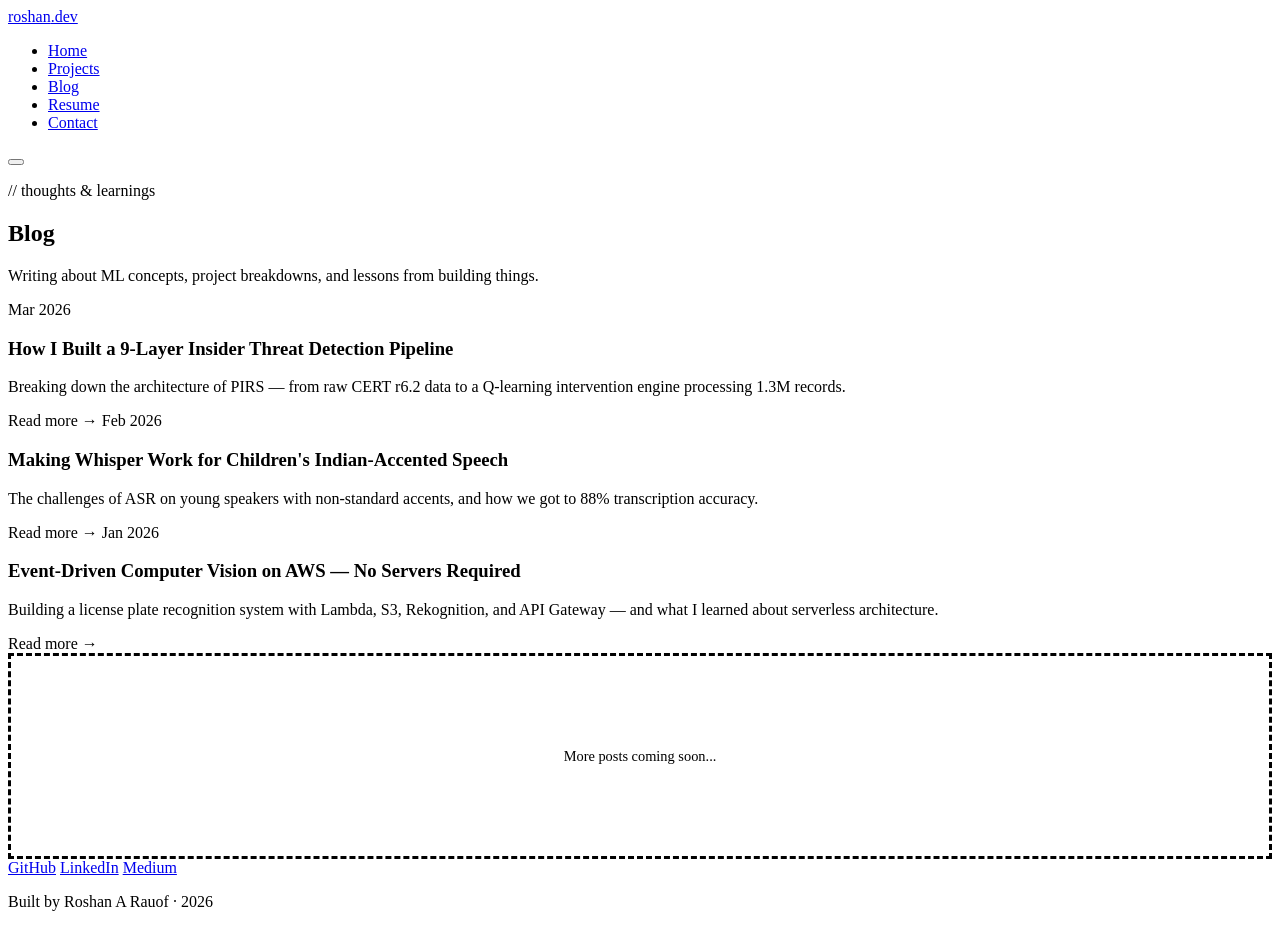
==== blog.html @ c65a020c "Add files via upload" ====
<!DOCTYPE html>
<html lang="en">
<head>
  <meta charset="UTF-8">
  <meta name="viewport" content="width=device-width, initial-scale=1.0">
  <title>Blog — Roshan A Rauof</title>
  <meta name="description" content="Writing about ML, AI engineering, and things I learn along the way.">
  <link rel="stylesheet" href="assets/css/style.css">
</head>
<body>

  <!-- Navigation -->
  <nav class="nav">
    <div class="nav-inner">
      <a href="index.html" class="nav-logo">roshan<span>.dev</span></a>
      <ul class="nav-links">
        <li><a href="index.html">Home</a></li>
        <li><a href="projects.html">Projects</a></li>
        <li><a href="blog.html">Blog</a></li>
        <li><a href="assets/Roshan_A_Rauof_Resume.pdf" target="_blank">Resume</a></li>
        <li><a href="index.html#contact">Contact</a></li>
      </ul>
      <button class="nav-toggle" aria-label="Toggle menu">
        <span></span><span></span><span></span>
      </button>
    </div>
  </nav>

  <!-- Page Header -->
  <div class="page-header">
    <div class="container">
      <div class="section-header">
        <p class="section-label">// thoughts & learnings</p>
        <h2 class="section-title">Blog</h2>
        <p class="section-subtitle">Writing about ML concepts, project breakdowns, and lessons from building things.</p>
      </div>
    </div>
  </div>

  <!-- Blog Grid -->
  <section style="padding-top: 0;">
    <div class="container">
      <div class="blog-grid">

        <!-- Sample Post 1 -->
        <a href="blog/insider-threat-detection.html" class="blog-card fade-in" style="text-decoration: none; color: inherit;">
          <span class="blog-date">Mar 2026</span>
          <h3 class="blog-title">How I Built a 9-Layer Insider Threat Detection Pipeline</h3>
          <p class="blog-excerpt">Breaking down the architecture of PIRS — from raw CERT r6.2 data to a Q-learning intervention engine processing 1.3M records.</p>
          <span class="blog-read-more">Read more →</span>
        </a>

        <!-- Sample Post 2 -->
        <a href="blog/whisper-kids-speech.html" class="blog-card fade-in" style="text-decoration: none; color: inherit;">
          <span class="blog-date">Feb 2026</span>
          <h3 class="blog-title">Making Whisper Work for Children's Indian-Accented Speech</h3>
          <p class="blog-excerpt">The challenges of ASR on young speakers with non-standard accents, and how we got to 88% transcription accuracy.</p>
          <span class="blog-read-more">Read more →</span>
        </a>

        <!-- Sample Post 3 -->
        <a href="blog/serverless-cv-aws.html" class="blog-card fade-in" style="text-decoration: none; color: inherit;">
          <span class="blog-date">Jan 2026</span>
          <h3 class="blog-title">Event-Driven Computer Vision on AWS — No Servers Required</h3>
          <p class="blog-excerpt">Building a license plate recognition system with Lambda, S3, Rekognition, and API Gateway — and what I learned about serverless architecture.</p>
          <span class="blog-read-more">Read more →</span>
        </a>

        <!-- Placeholder -->
        <div class="blog-card fade-in" style="display: flex; align-items: center; justify-content: center; min-height: 200px; border-style: dashed;">
          <p style="color: var(--text-muted); font-size: 0.9rem;">More posts coming soon...</p>
        </div>

      </div>
    </div>
  </section>

  <!-- Footer -->
  <footer class="footer">
    <div class="container">
      <div class="footer-links">
        <a href="https://github.com/roshnrf" target="_blank">GitHub</a>
        <a href="https://linkedin.com/in/rosh003" target="_blank">LinkedIn</a>
        <a href="https://medium.com/@rosh003" target="_blank">Medium</a>
      </div>
      <p>Built by Roshan A Rauof · 2026</p>
    </div>
  </footer>

  <script src="assets/js/main.js"></script>
</body>
</html>
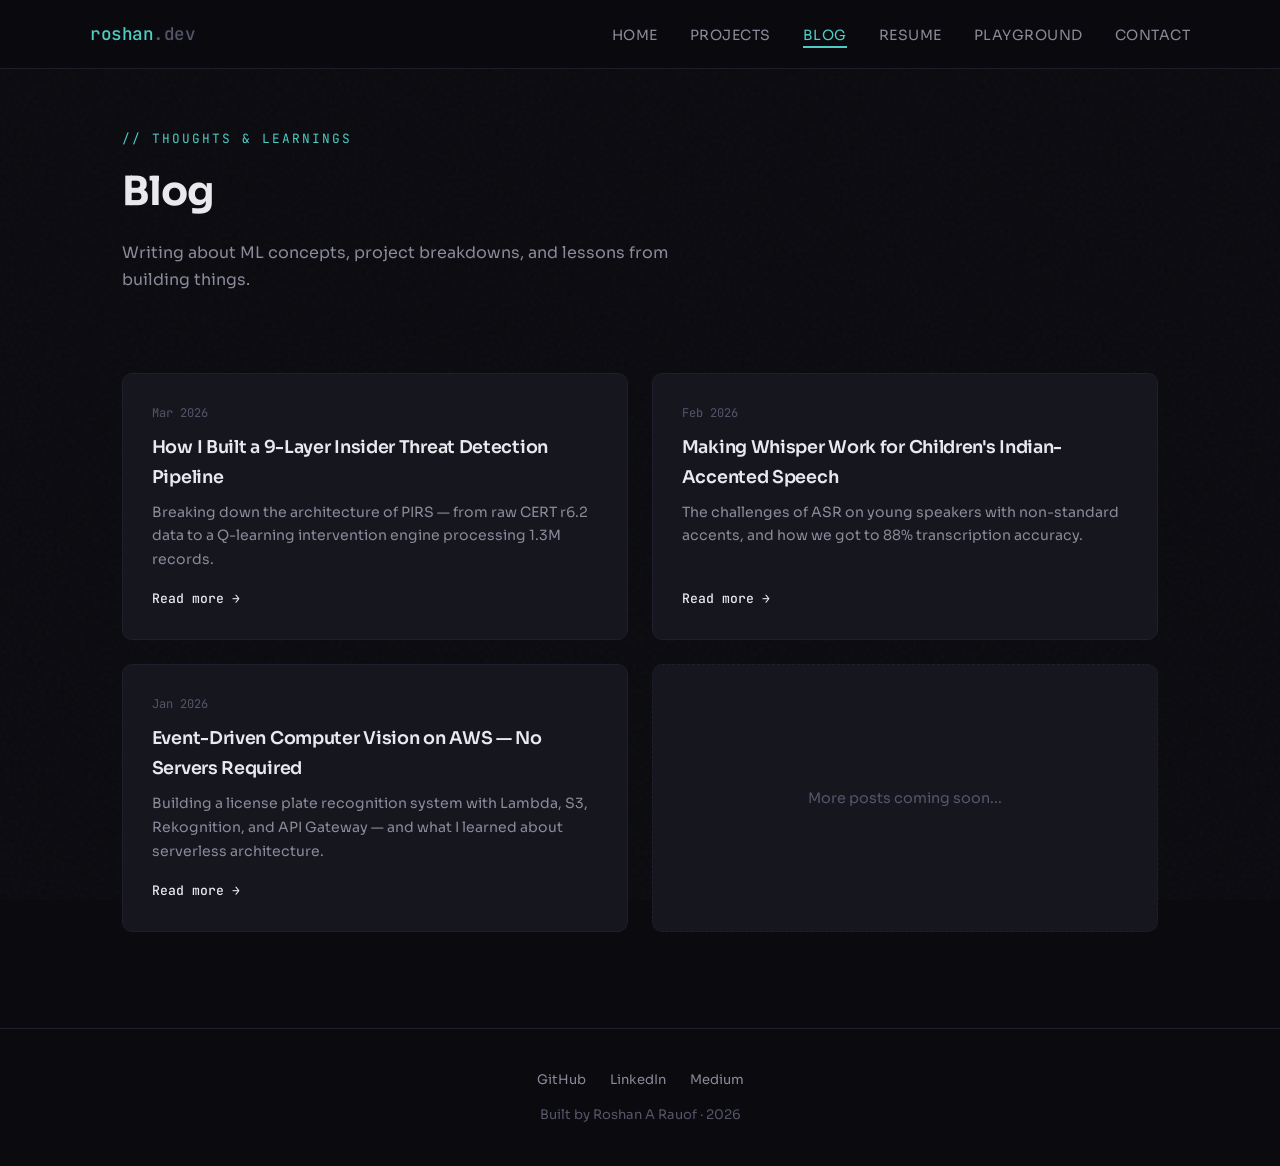
==== commit 687a8af8: "Add 'Playground' link to navigation menu" ====
--- a/blog.html
+++ b/blog.html
@@ -18,6 +18,7 @@
         <li><a href="projects.html">Projects</a></li>
         <li><a href="blog.html">Blog</a></li>
         <li><a href="assets/Roshan_A_Rauof_Resume.pdf" target="_blank">Resume</a></li>
+        <li><a href="playground.html">Playground</a></li>
         <li><a href="index.html#contact">Contact</a></li>
       </ul>
       <button class="nav-toggle" aria-label="Toggle menu">
--- a/assets/css/style.css
+++ b/assets/css/style.css
@@ -0,0 +1,864 @@
+/* ========================================
+   Roshan A Rauof — Portfolio
+   Dark theme, multi-page
+   ======================================== */
+
+/* --- Google Fonts --- */
+@import url('https://fonts.googleapis.com/css2?family=Sora:wght@300;400;600;700&family=JetBrains+Mono:wght@400;500&display=swap');
+
+/* --- CSS Variables --- */
+:root {
+  --bg-primary: #0a0a0f;
+  --bg-secondary: #12121a;
+  --bg-card: #16161f;
+  --bg-card-hover: #1c1c28;
+  --text-primary: #e8e8ed;
+  --text-secondary: #8a8a9a;
+  --text-muted: #55556a;
+  --accent: #4ecdc4;
+  --accent-dim: rgba(78, 205, 196, 0.12);
+  --accent-glow: rgba(78, 205, 196, 0.25);
+  --border: #1e1e2e;
+  --font-heading: 'Sora', sans-serif;
+  --font-body: 'Sora', sans-serif;
+  --font-mono: 'JetBrains Mono', monospace;
+  --max-width: 1100px;
+  --transition: 0.3s cubic-bezier(0.4, 0, 0.2, 1);
+}
+
+/* --- Reset --- */
+*, *::before, *::after {
+  margin: 0;
+  padding: 0;
+  box-sizing: border-box;
+}
+
+html {
+  scroll-behavior: smooth;
+  font-size: 16px;
+}
+
+body {
+  font-family: var(--font-body);
+  background: var(--bg-primary);
+  color: var(--text-primary);
+  line-height: 1.7;
+  -webkit-font-smoothing: antialiased;
+}
+
+a {
+  color: var(--accent);
+  text-decoration: none;
+  transition: color var(--transition);
+}
+
+a:hover {
+  color: #7eddd6;
+}
+
+img {
+  max-width: 100%;
+  display: block;
+}
+
+/* --- Background grain texture --- */
+body::before {
+  content: '';
+  position: fixed;
+  top: 0; left: 0;
+  width: 100%; height: 100%;
+  background-image: url("data:image/svg+xml,%3Csvg viewBox='0 0 256 256' xmlns='http://www.w3.org/2000/svg'%3E%3Cfilter id='noise'%3E%3CfeTurbulence type='fractalNoise' baseFrequency='0.9' numOctaves='4' stitchTiles='stitch'/%3E%3C/filter%3E%3Crect width='100%25' height='100%25' filter='url(%23noise)' opacity='0.03'/%3E%3C/svg%3E");
+  pointer-events: none;
+  z-index: 0;
+}
+
+/* --- Navigation --- */
+.nav {
+  position: fixed;
+  top: 0;
+  width: 100%;
+  z-index: 100;
+  padding: 1.2rem 2rem;
+  background: rgba(10, 10, 15, 0.85);
+  backdrop-filter: blur(12px);
+  border-bottom: 1px solid var(--border);
+  transition: all var(--transition);
+}
+
+.nav-inner {
+  max-width: var(--max-width);
+  margin: 0 auto;
+  display: flex;
+  justify-content: space-between;
+  align-items: center;
+}
+
+.nav-logo {
+  font-family: var(--font-mono);
+  font-size: 1.1rem;
+  font-weight: 500;
+  color: var(--accent);
+  letter-spacing: -0.5px;
+}
+
+.nav-logo span {
+  color: var(--text-muted);
+}
+
+.nav-links {
+  display: flex;
+  gap: 2rem;
+  list-style: none;
+}
+
+.nav-links a {
+  color: var(--text-secondary);
+  font-size: 0.88rem;
+  font-weight: 400;
+  letter-spacing: 0.5px;
+  text-transform: uppercase;
+  transition: color var(--transition);
+  position: relative;
+}
+
+.nav-links a::after {
+  content: '';
+  position: absolute;
+  bottom: -4px;
+  left: 0;
+  width: 0;
+  height: 1.5px;
+  background: var(--accent);
+  transition: width var(--transition);
+}
+
+.nav-links a:hover,
+.nav-links a.active {
+  color: var(--accent);
+}
+
+.nav-links a:hover::after,
+.nav-links a.active::after {
+  width: 100%;
+}
+
+/* Mobile nav toggle */
+.nav-toggle {
+  display: none;
+  background: none;
+  border: none;
+  cursor: pointer;
+  padding: 4px;
+}
+
+.nav-toggle span {
+  display: block;
+  width: 22px;
+  height: 2px;
+  background: var(--text-secondary);
+  margin: 5px 0;
+  transition: var(--transition);
+}
+
+/* --- Layout --- */
+.container {
+  max-width: var(--max-width);
+  margin: 0 auto;
+  padding: 0 2rem;
+  position: relative;
+  z-index: 1;
+}
+
+section {
+  padding: 6rem 0;
+}
+
+/* --- Hero --- */
+.hero {
+  min-height: 100vh;
+  display: flex;
+  align-items: center;
+  padding-top: 5rem;
+}
+
+.hero-content {
+  max-width: 720px;
+}
+
+.hero-tag {
+  font-family: var(--font-mono);
+  font-size: 0.85rem;
+  color: var(--accent);
+  margin-bottom: 1.2rem;
+  opacity: 0;
+  animation: fadeUp 0.6s ease forwards;
+  animation-delay: 0.2s;
+}
+
+.hero-name {
+  font-size: clamp(2.5rem, 6vw, 4rem);
+  font-weight: 700;
+  line-height: 1.1;
+  letter-spacing: -2px;
+  margin-bottom: 0.6rem;
+  opacity: 0;
+  animation: fadeUp 0.6s ease forwards;
+  animation-delay: 0.4s;
+}
+
+.hero-title {
+  font-size: clamp(1.1rem, 2.5vw, 1.4rem);
+  font-weight: 300;
+  color: var(--text-secondary);
+  margin-bottom: 1.8rem;
+  opacity: 0;
+  animation: fadeUp 0.6s ease forwards;
+  animation-delay: 0.6s;
+}
+
+.hero-summary {
+  font-size: 1rem;
+  color: var(--text-secondary);
+  line-height: 1.8;
+  max-width: 580px;
+  margin-bottom: 2.5rem;
+  opacity: 0;
+  animation: fadeUp 0.6s ease forwards;
+  animation-delay: 0.8s;
+}
+
+.hero-actions {
+  display: flex;
+  gap: 1rem;
+  flex-wrap: wrap;
+  opacity: 0;
+  animation: fadeUp 0.6s ease forwards;
+  animation-delay: 1s;
+}
+
+.btn {
+  display: inline-flex;
+  align-items: center;
+  gap: 0.5rem;
+  padding: 0.75rem 1.6rem;
+  border-radius: 6px;
+  font-family: var(--font-body);
+  font-size: 0.9rem;
+  font-weight: 500;
+  cursor: pointer;
+  transition: all var(--transition);
+  border: none;
+}
+
+.btn-primary {
+  background: var(--accent);
+  color: var(--bg-primary);
+}
+
+.btn-primary:hover {
+  background: #7eddd6;
+  color: var(--bg-primary);
+  transform: translateY(-2px);
+  box-shadow: 0 8px 24px var(--accent-glow);
+}
+
+.btn-outline {
+  background: transparent;
+  color: var(--accent);
+  border: 1px solid var(--accent);
+}
+
+.btn-outline:hover {
+  background: var(--accent-dim);
+  transform: translateY(-2px);
+}
+
+.hero-social {
+  display: flex;
+  gap: 1.2rem;
+  margin-top: 2rem;
+  opacity: 0;
+  animation: fadeUp 0.6s ease forwards;
+  animation-delay: 1.2s;
+}
+
+.hero-social a {
+  color: var(--text-muted);
+  font-size: 0.85rem;
+  font-family: var(--font-mono);
+  transition: color var(--transition);
+}
+
+.hero-social a:hover {
+  color: var(--accent);
+}
+
+/* --- Section Headers --- */
+.section-header {
+  margin-bottom: 3rem;
+}
+
+.section-label {
+  font-family: var(--font-mono);
+  font-size: 0.8rem;
+  color: var(--accent);
+  text-transform: uppercase;
+  letter-spacing: 2px;
+  margin-bottom: 0.5rem;
+}
+
+.section-title {
+  font-size: clamp(1.8rem, 4vw, 2.5rem);
+  font-weight: 700;
+  letter-spacing: -1px;
+}
+
+.section-subtitle {
+  color: var(--text-secondary);
+  margin-top: 0.8rem;
+  max-width: 550px;
+  font-size: 1rem;
+}
+
+/* --- About --- */
+.about-grid {
+  display: grid;
+  grid-template-columns: 1fr 1fr;
+  gap: 4rem;
+  align-items: start;
+}
+
+.about-text p {
+  color: var(--text-secondary);
+  margin-bottom: 1.2rem;
+  font-size: 0.95rem;
+}
+
+.tech-stack {
+  margin-top: 2rem;
+}
+
+.tech-stack h3 {
+  font-size: 0.85rem;
+  text-transform: uppercase;
+  letter-spacing: 1.5px;
+  color: var(--text-muted);
+  margin-bottom: 1rem;
+}
+
+.tech-tags {
+  display: flex;
+  flex-wrap: wrap;
+  gap: 0.5rem;
+}
+
+.tech-tag {
+  font-family: var(--font-mono);
+  font-size: 0.78rem;
+  padding: 0.35rem 0.75rem;
+  background: var(--accent-dim);
+  color: var(--accent);
+  border-radius: 4px;
+  border: 1px solid rgba(78, 205, 196, 0.15);
+}
+
+.about-stats {
+  display: grid;
+  grid-template-columns: 1fr 1fr;
+  gap: 1.5rem;
+}
+
+.stat-card {
+  background: var(--bg-card);
+  border: 1px solid var(--border);
+  border-radius: 8px;
+  padding: 1.5rem;
+  transition: all var(--transition);
+}
+
+.stat-card:hover {
+  border-color: rgba(78, 205, 196, 0.3);
+  transform: translateY(-2px);
+}
+
+.stat-number {
+  font-size: 1.8rem;
+  font-weight: 700;
+  color: var(--accent);
+  font-family: var(--font-mono);
+}
+
+.stat-label {
+  font-size: 0.82rem;
+  color: var(--text-muted);
+  margin-top: 0.3rem;
+}
+
+/* --- Project Cards --- */
+.projects-grid {
+  display: grid;
+  grid-template-columns: 1fr;
+  gap: 2rem;
+}
+
+.project-card {
+  background: var(--bg-card);
+  border: 1px solid var(--border);
+  border-radius: 10px;
+  padding: 2rem;
+  transition: all var(--transition);
+  position: relative;
+  overflow: hidden;
+}
+
+.project-card::before {
+  content: '';
+  position: absolute;
+  top: 0; left: 0;
+  width: 100%;
+  height: 2px;
+  background: linear-gradient(90deg, var(--accent), transparent);
+  opacity: 0;
+  transition: opacity var(--transition);
+}
+
+.project-card:hover {
+  border-color: rgba(78, 205, 196, 0.25);
+  background: var(--bg-card-hover);
+  transform: translateY(-3px);
+}
+
+.project-card:hover::before {
+  opacity: 1;
+}
+
+.project-header {
+  display: flex;
+  justify-content: space-between;
+  align-items: flex-start;
+  margin-bottom: 0.8rem;
+}
+
+.project-name {
+  font-size: 1.25rem;
+  font-weight: 600;
+  letter-spacing: -0.5px;
+}
+
+.project-year {
+  font-family: var(--font-mono);
+  font-size: 0.78rem;
+  color: var(--text-muted);
+}
+
+.project-desc {
+  color: var(--text-secondary);
+  font-size: 0.92rem;
+  margin-bottom: 1.2rem;
+  line-height: 1.7;
+}
+
+.project-metrics {
+  display: flex;
+  flex-wrap: wrap;
+  gap: 1rem;
+  margin-bottom: 1.2rem;
+}
+
+.metric {
+  font-family: var(--font-mono);
+  font-size: 0.8rem;
+  padding: 0.3rem 0.7rem;
+  background: var(--bg-primary);
+  border-radius: 4px;
+  border: 1px solid var(--border);
+}
+
+.metric-value {
+  color: var(--accent);
+  font-weight: 500;
+}
+
+.project-tech {
+  display: flex;
+  flex-wrap: wrap;
+  gap: 0.4rem;
+  margin-bottom: 1.2rem;
+}
+
+.project-tech span {
+  font-size: 0.75rem;
+  padding: 0.25rem 0.6rem;
+  background: var(--accent-dim);
+  color: var(--accent);
+  border-radius: 3px;
+  font-family: var(--font-mono);
+}
+
+.project-links {
+  display: flex;
+  gap: 1rem;
+}
+
+.project-links a {
+  font-size: 0.85rem;
+  font-weight: 500;
+  display: inline-flex;
+  align-items: center;
+  gap: 0.3rem;
+}
+
+/* --- Experience --- */
+.exp-item {
+  background: var(--bg-card);
+  border: 1px solid var(--border);
+  border-radius: 10px;
+  padding: 2rem;
+  margin-bottom: 1.5rem;
+}
+
+.exp-header {
+  display: flex;
+  justify-content: space-between;
+  align-items: flex-start;
+  margin-bottom: 0.3rem;
+}
+
+.exp-company {
+  font-size: 1.15rem;
+  font-weight: 600;
+}
+
+.exp-location {
+  font-family: var(--font-mono);
+  font-size: 0.8rem;
+  color: var(--text-muted);
+}
+
+.exp-role {
+  color: var(--accent);
+  font-size: 0.9rem;
+  margin-bottom: 0.2rem;
+}
+
+.exp-date {
+  font-size: 0.82rem;
+  color: var(--text-muted);
+  margin-bottom: 1rem;
+}
+
+.exp-bullets {
+  list-style: none;
+  padding: 0;
+}
+
+.exp-bullets li {
+  color: var(--text-secondary);
+  font-size: 0.92rem;
+  padding-left: 1.2rem;
+  margin-bottom: 0.5rem;
+  position: relative;
+}
+
+.exp-bullets li::before {
+  content: '→';
+  position: absolute;
+  left: 0;
+  color: var(--accent);
+}
+
+/* --- Blog --- */
+.blog-grid {
+  display: grid;
+  grid-template-columns: 1fr 1fr;
+  gap: 1.5rem;
+}
+
+.blog-card {
+  background: var(--bg-card);
+  border: 1px solid var(--border);
+  border-radius: 10px;
+  padding: 1.8rem;
+  transition: all var(--transition);
+  display: flex;
+  flex-direction: column;
+}
+
+.blog-card:hover {
+  border-color: rgba(78, 205, 196, 0.25);
+  background: var(--bg-card-hover);
+  transform: translateY(-3px);
+}
+
+.blog-date {
+  font-family: var(--font-mono);
+  font-size: 0.75rem;
+  color: var(--text-muted);
+  margin-bottom: 0.6rem;
+}
+
+.blog-title {
+  font-size: 1.1rem;
+  font-weight: 600;
+  margin-bottom: 0.5rem;
+  letter-spacing: -0.3px;
+}
+
+.blog-excerpt {
+  color: var(--text-secondary);
+  font-size: 0.88rem;
+  flex-grow: 1;
+  margin-bottom: 1rem;
+}
+
+.blog-read-more {
+  font-size: 0.82rem;
+  font-weight: 500;
+  font-family: var(--font-mono);
+}
+
+/* --- Blog Post --- */
+.blog-post {
+  max-width: 720px;
+  margin: 0 auto;
+  padding-top: 8rem;
+  padding-bottom: 4rem;
+}
+
+.blog-post-meta {
+  font-family: var(--font-mono);
+  font-size: 0.8rem;
+  color: var(--text-muted);
+  margin-bottom: 1rem;
+}
+
+.blog-post h1 {
+  font-size: 2rem;
+  font-weight: 700;
+  letter-spacing: -1px;
+  margin-bottom: 2rem;
+  line-height: 1.3;
+}
+
+.blog-post p {
+  color: var(--text-secondary);
+  margin-bottom: 1.5rem;
+  font-size: 1rem;
+}
+
+.blog-post h2 {
+  font-size: 1.4rem;
+  margin-top: 2.5rem;
+  margin-bottom: 1rem;
+}
+
+.blog-post code {
+  font-family: var(--font-mono);
+  background: var(--bg-card);
+  padding: 0.15rem 0.4rem;
+  border-radius: 3px;
+  font-size: 0.88rem;
+  color: var(--accent);
+}
+
+.blog-post pre {
+  background: var(--bg-card);
+  border: 1px solid var(--border);
+  border-radius: 8px;
+  padding: 1.5rem;
+  overflow-x: auto;
+  margin-bottom: 1.5rem;
+}
+
+.blog-post pre code {
+  background: none;
+  padding: 0;
+}
+
+/* --- Contact --- */
+.contact-grid {
+  display: grid;
+  grid-template-columns: 1fr 1fr;
+  gap: 3rem;
+}
+
+.contact-info p {
+  color: var(--text-secondary);
+  margin-bottom: 2rem;
+  font-size: 0.95rem;
+}
+
+.contact-links {
+  display: flex;
+  flex-direction: column;
+  gap: 1rem;
+}
+
+.contact-link {
+  display: flex;
+  align-items: center;
+  gap: 0.8rem;
+  color: var(--text-secondary);
+  font-size: 0.92rem;
+  transition: color var(--transition);
+}
+
+.contact-link:hover {
+  color: var(--accent);
+}
+
+.contact-link-label {
+  font-family: var(--font-mono);
+  font-size: 0.75rem;
+  color: var(--text-muted);
+  text-transform: uppercase;
+  letter-spacing: 1px;
+  min-width: 60px;
+}
+
+.contact-form {
+  display: flex;
+  flex-direction: column;
+  gap: 1rem;
+}
+
+.form-group input,
+.form-group textarea {
+  width: 100%;
+  padding: 0.85rem 1rem;
+  background: var(--bg-card);
+  border: 1px solid var(--border);
+  border-radius: 6px;
+  color: var(--text-primary);
+  font-family: var(--font-body);
+  font-size: 0.9rem;
+  transition: border-color var(--transition);
+  outline: none;
+}
+
+.form-group input:focus,
+.form-group textarea:focus {
+  border-color: var(--accent);
+}
+
+.form-group textarea {
+  min-height: 140px;
+  resize: vertical;
+}
+
+.form-group input::placeholder,
+.form-group textarea::placeholder {
+  color: var(--text-muted);
+}
+
+/* --- Footer --- */
+.footer {
+  padding: 2.5rem 0;
+  border-top: 1px solid var(--border);
+  text-align: center;
+  position: relative;
+  z-index: 1;
+}
+
+.footer p {
+  font-size: 0.82rem;
+  color: var(--text-muted);
+}
+
+.footer-links {
+  display: flex;
+  justify-content: center;
+  gap: 1.5rem;
+  margin-bottom: 0.8rem;
+}
+
+.footer-links a {
+  color: var(--text-secondary);
+  font-size: 0.82rem;
+}
+
+/* --- Page Header (for sub-pages) --- */
+.page-header {
+  padding-top: 8rem;
+  padding-bottom: 2rem;
+}
+
+/* --- Animations --- */
+@keyframes fadeUp {
+  from {
+    opacity: 0;
+    transform: translateY(20px);
+  }
+  to {
+    opacity: 1;
+    transform: translateY(0);
+  }
+}
+
+.fade-in {
+  opacity: 0;
+  transform: translateY(20px);
+  transition: opacity 0.6s ease, transform 0.6s ease;
+}
+
+.fade-in.visible {
+  opacity: 1;
+  transform: translateY(0);
+}
+
+/* --- Responsive --- */
+@media (max-width: 768px) {
+  .nav-links {
+    display: none;
+    position: absolute;
+    top: 100%;
+    left: 0;
+    width: 100%;
+    background: rgba(10, 10, 15, 0.95);
+    backdrop-filter: blur(12px);
+    flex-direction: column;
+    padding: 1.5rem 2rem;
+    gap: 1.2rem;
+    border-bottom: 1px solid var(--border);
+  }
+
+  .nav-links.open {
+    display: flex;
+  }
+
+  .nav-toggle {
+    display: block;
+  }
+
+  .hero-name {
+    font-size: 2.2rem;
+  }
+
+  .about-grid,
+  .contact-grid {
+    grid-template-columns: 1fr;
+    gap: 2rem;
+  }
+
+  .blog-grid {
+    grid-template-columns: 1fr;
+  }
+
+  .about-stats {
+    grid-template-columns: 1fr 1fr;
+  }
+
+  .exp-header {
+    flex-direction: column;
+    gap: 0.3rem;
+  }
+
+  .project-header {
+    flex-direction: column;
+    gap: 0.3rem;
+  }
+
+  section {
+    padding: 4rem 0;
+  }
+}
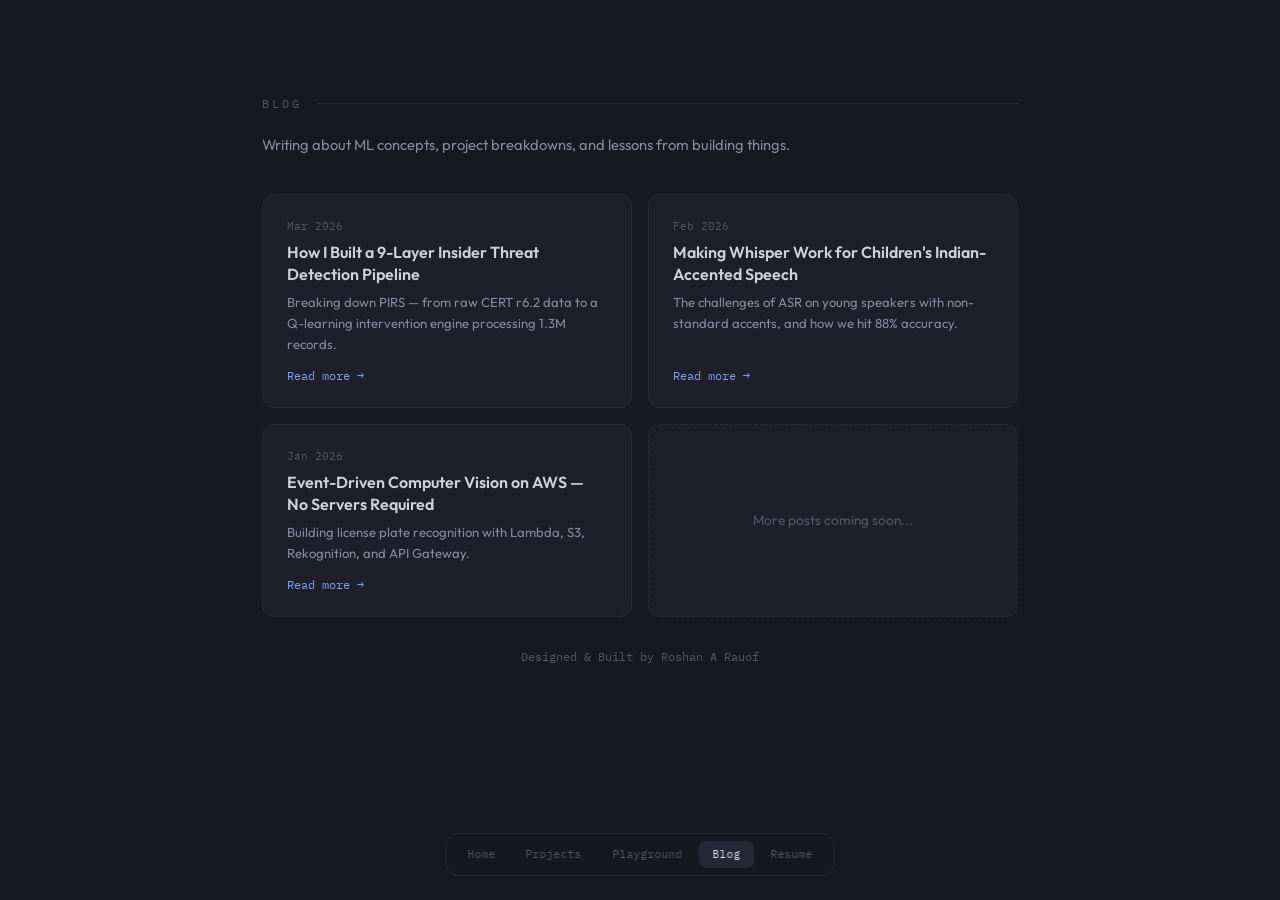
==== commit d38faa60: "Matching theme across all pages, remove avatar" ====
--- a/blog.html
+++ b/blog.html
@@ -4,90 +4,80 @@
   <meta charset="UTF-8">
   <meta name="viewport" content="width=device-width, initial-scale=1.0">
   <title>Blog — Roshan A Rauof</title>
-  <meta name="description" content="Writing about ML, AI engineering, and things I learn along the way.">
-  <link rel="stylesheet" href="assets/css/style.css">
+  <link rel="icon" type="image/svg+xml" href="assets/images/favicon.svg">
+  <link href="https://fonts.googleapis.com/css2?family=IBM+Plex+Mono:wght@400;500;600;700&family=Outfit:wght@300;400;500;600;700&display=swap" rel="stylesheet">
+  <style>
+    :root{--bg:#181822;--bg2:#1f1f2c;--bg3:#262636;--bg4:#2d2d40;--text:#d0d0dc;--text2:#8888a0;--text3:#555568;--accent:#b8b8cc;--accent-bright:#e0e0f0;--green:#7ec699;--blue:#7aa2f7;--purple:#9d7cd8;--orange:#e0a370;--border:#2a2a3c;--border-light:#363648;--mono:'IBM Plex Mono',monospace;--sans:'Outfit',sans-serif}
+    *{margin:0;padding:0;box-sizing:border-box}html{scroll-behavior:smooth}
+    body{font-family:var(--sans);background:var(--bg);color:var(--text);-webkit-font-smoothing:antialiased}
+    ::selection{background:var(--purple);color:#fff}
+    a{color:var(--blue);text-decoration:none;transition:0.3s}a:hover{color:var(--accent-bright)}
+    .container{max-width:820px;margin:0 auto;padding:0 2rem}
+    .float-nav{position:fixed;bottom:1.5rem;left:50%;transform:translateX(-50%);display:flex;gap:0.2rem;padding:0.45rem;background:rgba(24,24,34,0.92);backdrop-filter:blur(16px);border:1px solid var(--border);border-radius:12px;z-index:100;font-family:var(--mono);font-size:0.7rem}
+    .float-nav a{color:var(--text3);padding:0.4rem 0.85rem;border-radius:8px;transition:0.3s;text-decoration:none}.float-nav a:hover,.float-nav a.active{color:var(--accent-bright);background:var(--bg3)}
+    .section-line{display:flex;align-items:center;gap:1rem;margin-bottom:1.5rem}.section-label{font-family:var(--mono);font-size:0.72rem;text-transform:uppercase;letter-spacing:3px;color:var(--text3);white-space:nowrap}.section-line::after{content:'';flex:1;height:1px;background:var(--border)}
+    .page-header{padding-top:6rem;margin-bottom:0.5rem}
+    .page-desc{color:var(--text2);font-size:0.92rem;margin-bottom:2.5rem;max-width:550px}
+    .blog-grid{display:grid;grid-template-columns:1fr 1fr;gap:1rem}
+    .blog-card{background:var(--bg2);border:1px solid var(--border);border-radius:12px;padding:1.5rem;transition:0.4s;display:flex;flex-direction:column;text-decoration:none;color:inherit}
+    .blog-card:hover{border-color:var(--border-light);transform:translateY(-3px);box-shadow:0 8px 30px rgba(0,0,0,0.3)}
+    .blog-date{font-family:var(--mono);font-size:0.7rem;color:var(--text3);margin-bottom:0.5rem}
+    .blog-title{font-size:1rem;font-weight:600;margin-bottom:0.4rem;color:var(--text);line-height:1.4}
+    .blog-excerpt{color:var(--text2);font-size:0.82rem;line-height:1.6;flex-grow:1;margin-bottom:0.8rem}
+    .blog-read{font-family:var(--mono);font-size:0.75rem;color:var(--blue)}
+    .blog-placeholder{border-style:dashed;display:flex;align-items:center;justify-content:center;min-height:180px}
+    .blog-placeholder p{color:var(--text3);font-size:0.85rem}
+    .footer{text-align:center;padding:2rem 0 4rem;font-size:0.72rem;color:var(--text3);font-family:var(--mono)}
+    @keyframes fadeIn{from{opacity:0;transform:translateY(14px)}to{opacity:1;transform:translateY(0)}}
+    .fade{animation:fadeIn 0.5s ease forwards}.fade-d1{animation-delay:0.1s;opacity:0}.fade-d2{animation-delay:0.2s;opacity:0}
+    @media(max-width:640px){.blog-grid{grid-template-columns:1fr}}
+  </style>
 </head>
 <body>
 
-  <!-- Navigation -->
-  <nav class="nav">
-    <div class="nav-inner">
-      <a href="index.html" class="nav-logo">roshan<span>.dev</span></a>
-      <ul class="nav-links">
-        <li><a href="index.html">Home</a></li>
-        <li><a href="projects.html">Projects</a></li>
-        <li><a href="blog.html">Blog</a></li>
-        <li><a href="assets/Roshan_A_Rauof_Resume.pdf" target="_blank">Resume</a></li>
-        <li><a href="playground.html">Playground</a></li>
-        <li><a href="index.html#contact">Contact</a></li>
-      </ul>
-      <button class="nav-toggle" aria-label="Toggle menu">
-        <span></span><span></span><span></span>
-      </button>
-    </div>
-  </nav>
+<nav class="float-nav">
+  <a href="index.html">Home</a>
+  <a href="projects.html">Projects</a>
+  <a href="playground.html">Playground</a>
+  <a href="blog.html" class="active">Blog</a>
+  <a href="assets/Roshan_A_Rauof_Resume.pdf" target="_blank">Resume</a>
+</nav>
 
-  <!-- Page Header -->
-  <div class="page-header">
-    <div class="container">
-      <div class="section-header">
-        <p class="section-label">// thoughts & learnings</p>
-        <h2 class="section-title">Blog</h2>
-        <p class="section-subtitle">Writing about ML concepts, project breakdowns, and lessons from building things.</p>
-      </div>
+<div class="container">
+  <div class="page-header fade">
+    <div class="section-line"><span class="section-label">Blog</span></div>
+  </div>
+  <p class="page-desc fade fade-d1">Writing about ML concepts, project breakdowns, and lessons from building things.</p>
+
+  <div class="blog-grid">
+    <a href="blog/insider-threat-detection.html" class="blog-card fade fade-d1">
+      <span class="blog-date">Mar 2026</span>
+      <h3 class="blog-title">How I Built a 9-Layer Insider Threat Detection Pipeline</h3>
+      <p class="blog-excerpt">Breaking down PIRS — from raw CERT r6.2 data to a Q-learning intervention engine processing 1.3M records.</p>
+      <span class="blog-read">Read more →</span>
+    </a>
+
+    <a href="blog/whisper-kids-speech.html" class="blog-card fade fade-d1">
+      <span class="blog-date">Feb 2026</span>
+      <h3 class="blog-title">Making Whisper Work for Children's Indian-Accented Speech</h3>
+      <p class="blog-excerpt">The challenges of ASR on young speakers with non-standard accents, and how we hit 88% accuracy.</p>
+      <span class="blog-read">Read more →</span>
+    </a>
+
+    <a href="blog/serverless-cv-aws.html" class="blog-card fade fade-d1">
+      <span class="blog-date">Jan 2026</span>
+      <h3 class="blog-title">Event-Driven Computer Vision on AWS — No Servers Required</h3>
+      <p class="blog-excerpt">Building license plate recognition with Lambda, S3, Rekognition, and API Gateway.</p>
+      <span class="blog-read">Read more →</span>
+    </a>
+
+    <div class="blog-card blog-placeholder fade fade-d2">
+      <p>More posts coming soon...</p>
     </div>
   </div>
 
-  <!-- Blog Grid -->
-  <section style="padding-top: 0;">
-    <div class="container">
-      <div class="blog-grid">
+  <footer class="footer">Designed & Built by Roshan A Rauof</footer>
+</div>
 
-        <!-- Sample Post 1 -->
-        <a href="blog/insider-threat-detection.html" class="blog-card fade-in" style="text-decoration: none; color: inherit;">
-          <span class="blog-date">Mar 2026</span>
-          <h3 class="blog-title">How I Built a 9-Layer Insider Threat Detection Pipeline</h3>
-          <p class="blog-excerpt">Breaking down the architecture of PIRS — from raw CERT r6.2 data to a Q-learning intervention engine processing 1.3M records.</p>
-          <span class="blog-read-more">Read more →</span>
-        </a>
-
-        <!-- Sample Post 2 -->
-        <a href="blog/whisper-kids-speech.html" class="blog-card fade-in" style="text-decoration: none; color: inherit;">
-          <span class="blog-date">Feb 2026</span>
-          <h3 class="blog-title">Making Whisper Work for Children's Indian-Accented Speech</h3>
-          <p class="blog-excerpt">The challenges of ASR on young speakers with non-standard accents, and how we got to 88% transcription accuracy.</p>
-          <span class="blog-read-more">Read more →</span>
-        </a>
-
-        <!-- Sample Post 3 -->
-        <a href="blog/serverless-cv-aws.html" class="blog-card fade-in" style="text-decoration: none; color: inherit;">
-          <span class="blog-date">Jan 2026</span>
-          <h3 class="blog-title">Event-Driven Computer Vision on AWS — No Servers Required</h3>
-          <p class="blog-excerpt">Building a license plate recognition system with Lambda, S3, Rekognition, and API Gateway — and what I learned about serverless architecture.</p>
-          <span class="blog-read-more">Read more →</span>
-        </a>
-
-        <!-- Placeholder -->
-        <div class="blog-card fade-in" style="display: flex; align-items: center; justify-content: center; min-height: 200px; border-style: dashed;">
-          <p style="color: var(--text-muted); font-size: 0.9rem;">More posts coming soon...</p>
-        </div>
-
-      </div>
-    </div>
-  </section>
-
-  <!-- Footer -->
-  <footer class="footer">
-    <div class="container">
-      <div class="footer-links">
-        <a href="https://github.com/roshnrf" target="_blank">GitHub</a>
-        <a href="https://linkedin.com/in/rosh003" target="_blank">LinkedIn</a>
-        <a href="https://medium.com/@rosh003" target="_blank">Medium</a>
-      </div>
-      <p>Built by Roshan A Rauof · 2026</p>
-    </div>
-  </footer>
-
-  <script src="assets/js/main.js"></script>
 </body>
 </html>
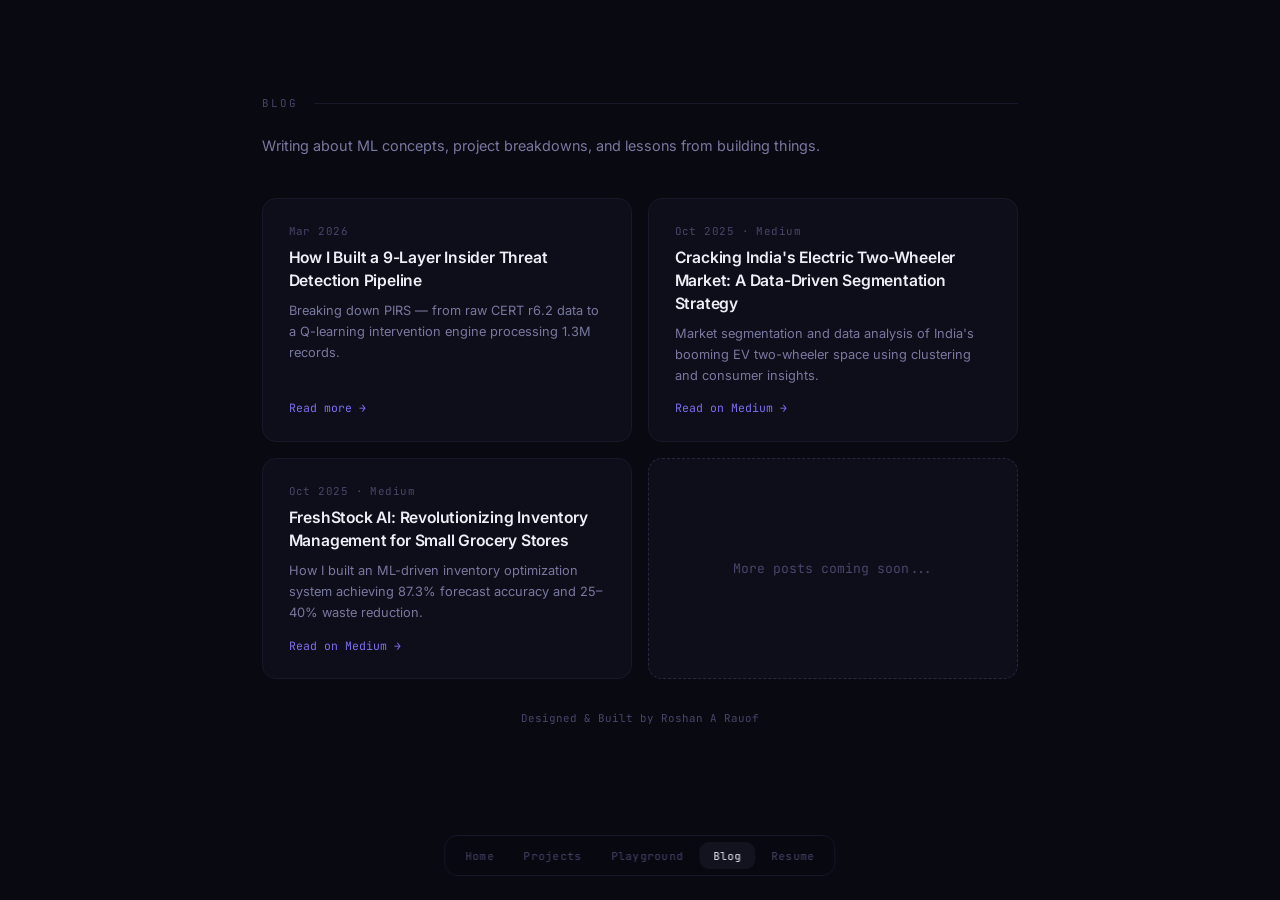
==== commit c6c5df14: "Redesign site with OLED dark theme and new design system - Switch palette to pure OLED black (#09091" ====
--- a/blog.html
+++ b/blog.html
@@ -5,31 +5,74 @@
   <meta name="viewport" content="width=device-width, initial-scale=1.0">
   <title>Blog — Roshan A Rauof</title>
   <link rel="icon" type="image/svg+xml" href="assets/images/favicon.svg">
-  <link href="https://fonts.googleapis.com/css2?family=IBM+Plex+Mono:wght@400;500;600;700&family=Outfit:wght@300;400;500;600;700&display=swap" rel="stylesheet">
+  <link href="https://fonts.googleapis.com/css2?family=Inter:wght@300;400;500;600;700&family=JetBrains+Mono:wght@400;500;600&display=swap" rel="stylesheet">
   <style>
-    :root{--bg:#181822;--bg2:#1f1f2c;--bg3:#262636;--bg4:#2d2d40;--text:#d0d0dc;--text2:#8888a0;--text3:#555568;--accent:#b8b8cc;--accent-bright:#e0e0f0;--green:#7ec699;--blue:#7aa2f7;--purple:#9d7cd8;--orange:#e0a370;--border:#2a2a3c;--border-light:#363648;--mono:'IBM Plex Mono',monospace;--sans:'Outfit',sans-serif}
+    :root{
+      --bg:#090912;--bg2:#0E0E1A;--bg3:#131320;--bg4:#1A1A2A;
+      --text:#EEEEF6;--text2:#7878A0;--text3:#46466A;
+      --accent:#7B6EF0;--accent-dim:rgba(123,110,240,0.10);--accent-glow:rgba(123,110,240,0.22);
+      --green:#4CD68A;--blue:#5AABFF;--purple:#A98EFC;--orange:#FF9A5C;
+      --border:#18182A;--border-light:#262640;
+      --mono:'JetBrains Mono',monospace;--sans:'Inter',sans-serif;
+    }
     *{margin:0;padding:0;box-sizing:border-box}html{scroll-behavior:smooth}
     body{font-family:var(--sans);background:var(--bg);color:var(--text);-webkit-font-smoothing:antialiased}
-    ::selection{background:var(--purple);color:#fff}
-    a{color:var(--blue);text-decoration:none;transition:0.3s}a:hover{color:var(--accent-bright)}
+    ::selection{background:var(--accent);color:#fff}
+    a{color:var(--blue);text-decoration:none;transition:color 0.25s}a:hover{color:var(--text)}
     .container{max-width:820px;margin:0 auto;padding:0 2rem}
-    .float-nav{position:fixed;bottom:1.5rem;left:50%;transform:translateX(-50%);display:flex;gap:0.2rem;padding:0.45rem;background:rgba(24,24,34,0.92);backdrop-filter:blur(16px);border:1px solid var(--border);border-radius:12px;z-index:100;font-family:var(--mono);font-size:0.7rem}
-    .float-nav a{color:var(--text3);padding:0.4rem 0.85rem;border-radius:8px;transition:0.3s;text-decoration:none}.float-nav a:hover,.float-nav a.active{color:var(--accent-bright);background:var(--bg3)}
-    .section-line{display:flex;align-items:center;gap:1rem;margin-bottom:1.5rem}.section-label{font-family:var(--mono);font-size:0.72rem;text-transform:uppercase;letter-spacing:3px;color:var(--text3);white-space:nowrap}.section-line::after{content:'';flex:1;height:1px;background:var(--border)}
+
+    /* Floating nav */
+    .float-nav{position:fixed;bottom:1.5rem;left:50%;transform:translateX(-50%);display:flex;gap:0.15rem;padding:0.4rem;background:rgba(9,9,18,0.88);backdrop-filter:blur(20px);border:1px solid var(--border);border-radius:13px;z-index:100;font-family:var(--mono);font-size:0.68rem}
+    .float-nav a{color:var(--text3);padding:0.38rem 0.85rem;border-radius:9px;transition:all 0.25s;text-decoration:none;letter-spacing:0.02em}
+    .float-nav a:hover,.float-nav a.active{color:var(--text);background:var(--bg3);text-decoration:none}
+
+    /* Section label */
+    .section-line{display:flex;align-items:center;gap:1rem;margin-bottom:1.5rem}
+    .section-label{font-family:var(--mono);font-size:0.68rem;text-transform:uppercase;letter-spacing:0.18em;color:var(--text3);white-space:nowrap}
+    .section-line::after{content:'';flex:1;height:1px;background:var(--border)}
+
     .page-header{padding-top:6rem;margin-bottom:0.5rem}
-    .page-desc{color:var(--text2);font-size:0.92rem;margin-bottom:2.5rem;max-width:550px}
+    .page-desc{color:var(--text2);font-size:0.9rem;margin-bottom:2.5rem;max-width:580px;line-height:1.65}
+
+    /* Blog grid */
     .blog-grid{display:grid;grid-template-columns:1fr 1fr;gap:1rem}
-    .blog-card{background:var(--bg2);border:1px solid var(--border);border-radius:12px;padding:1.5rem;transition:0.4s;display:flex;flex-direction:column;text-decoration:none;color:inherit}
-    .blog-card:hover{border-color:var(--border-light);transform:translateY(-3px);box-shadow:0 8px 30px rgba(0,0,0,0.3)}
-    .blog-date{font-family:var(--mono);font-size:0.7rem;color:var(--text3);margin-bottom:0.5rem}
-    .blog-title{font-size:1rem;font-weight:600;margin-bottom:0.4rem;color:var(--text);line-height:1.4}
-    .blog-excerpt{color:var(--text2);font-size:0.82rem;line-height:1.6;flex-grow:1;margin-bottom:0.8rem}
-    .blog-read{font-family:var(--mono);font-size:0.75rem;color:var(--blue)}
-    .blog-placeholder{border-style:dashed;display:flex;align-items:center;justify-content:center;min-height:180px}
-    .blog-placeholder p{color:var(--text3);font-size:0.85rem}
-    .footer{text-align:center;padding:2rem 0 4rem;font-size:0.72rem;color:var(--text3);font-family:var(--mono)}
-    @keyframes fadeIn{from{opacity:0;transform:translateY(14px)}to{opacity:1;transform:translateY(0)}}
-    .fade{animation:fadeIn 0.5s ease forwards}.fade-d1{animation-delay:0.1s;opacity:0}.fade-d2{animation-delay:0.2s;opacity:0}
+
+    .blog-card{
+      background:var(--bg2);border:1px solid var(--border);border-radius:14px;
+      padding:1.6rem;transition:all 0.3s cubic-bezier(0.4,0,0.2,1);
+      display:flex;flex-direction:column;text-decoration:none;color:inherit;
+      position:relative;overflow:hidden;
+    }
+    .blog-card::before{
+      content:'';position:absolute;top:0;left:0;right:0;height:1px;
+      background:linear-gradient(90deg,var(--accent),transparent);
+      opacity:0;transition:opacity 0.3s;
+    }
+    .blog-card:hover{
+      border-color:var(--border-light);transform:translateY(-3px);
+      box-shadow:0 10px 36px rgba(0,0,0,0.38);text-decoration:none;
+    }
+    .blog-card:hover::before{opacity:1}
+
+    .blog-date{font-family:var(--mono);font-size:0.68rem;color:var(--text3);margin-bottom:0.55rem;letter-spacing:0.04em}
+    .blog-title{font-size:0.98rem;font-weight:600;margin-bottom:0.45rem;color:var(--text);line-height:1.45;letter-spacing:-0.2px}
+    .blog-excerpt{color:var(--text2);font-size:0.8rem;line-height:1.65;flex-grow:1;margin-bottom:0.9rem}
+    .blog-read{font-family:var(--mono);font-size:0.72rem;color:var(--accent)}
+    .blog-read:hover{color:var(--purple)}
+
+    .blog-placeholder{
+      border-style:dashed;border-color:var(--border-light);
+      display:flex;align-items:center;justify-content:center;min-height:180px;
+    }
+    .blog-placeholder p{color:var(--text3);font-size:0.82rem;font-family:var(--mono)}
+
+    .footer{text-align:center;padding:2rem 0 4.5rem;font-size:0.68rem;color:var(--text3);font-family:var(--mono)}
+
+    @keyframes fadeIn{from{opacity:0;transform:translateY(12px)}to{opacity:1;transform:translateY(0)}}
+    .fade{animation:fadeIn 0.5s ease forwards}
+    .fade-d1{animation-delay:0.1s;opacity:0}
+    .fade-d2{animation-delay:0.2s;opacity:0}
+
     @media(max-width:640px){.blog-grid{grid-template-columns:1fr}}
   </style>
 </head>
@@ -57,18 +100,18 @@
       <span class="blog-read">Read more →</span>
     </a>
 
-    <a href="blog/whisper-kids-speech.html" class="blog-card fade fade-d1">
-      <span class="blog-date">Feb 2026</span>
-      <h3 class="blog-title">Making Whisper Work for Children's Indian-Accented Speech</h3>
-      <p class="blog-excerpt">The challenges of ASR on young speakers with non-standard accents, and how we hit 88% accuracy.</p>
-      <span class="blog-read">Read more →</span>
+    <a href="https://medium.com/@rosh003/cracking-indias-electric-two-wheeler-market-a-data-driven-segmentation-strategy-3eb66a46fe8b" target="_blank" class="blog-card fade fade-d1">
+      <span class="blog-date">Oct 2025 · Medium</span>
+      <h3 class="blog-title">Cracking India's Electric Two-Wheeler Market: A Data-Driven Segmentation Strategy</h3>
+      <p class="blog-excerpt">Market segmentation and data analysis of India's booming EV two-wheeler space using clustering and consumer insights.</p>
+      <span class="blog-read">Read on Medium →</span>
     </a>
 
-    <a href="blog/serverless-cv-aws.html" class="blog-card fade fade-d1">
-      <span class="blog-date">Jan 2026</span>
-      <h3 class="blog-title">Event-Driven Computer Vision on AWS — No Servers Required</h3>
-      <p class="blog-excerpt">Building license plate recognition with Lambda, S3, Rekognition, and API Gateway.</p>
-      <span class="blog-read">Read more →</span>
+    <a href="https://medium.com/@rosh003/freshstock-ai-revolutionizing-inventory-management-for-small-grocery-stores-a52eff64420a" target="_blank" class="blog-card fade fade-d2">
+      <span class="blog-date">Oct 2025 · Medium</span>
+      <h3 class="blog-title">FreshStock AI: Revolutionizing Inventory Management for Small Grocery Stores</h3>
+      <p class="blog-excerpt">How I built an ML-driven inventory optimization system achieving 87.3% forecast accuracy and 25–40% waste reduction.</p>
+      <span class="blog-read">Read on Medium →</span>
     </a>
 
     <div class="blog-card blog-placeholder fade fade-d2">
@@ -76,7 +119,7 @@
     </div>
   </div>
 
-  <footer class="footer">Designed & Built by Roshan A Rauof</footer>
+  <footer class="footer">Designed &amp; Built by Roshan A Rauof</footer>
 </div>
 
 </body>
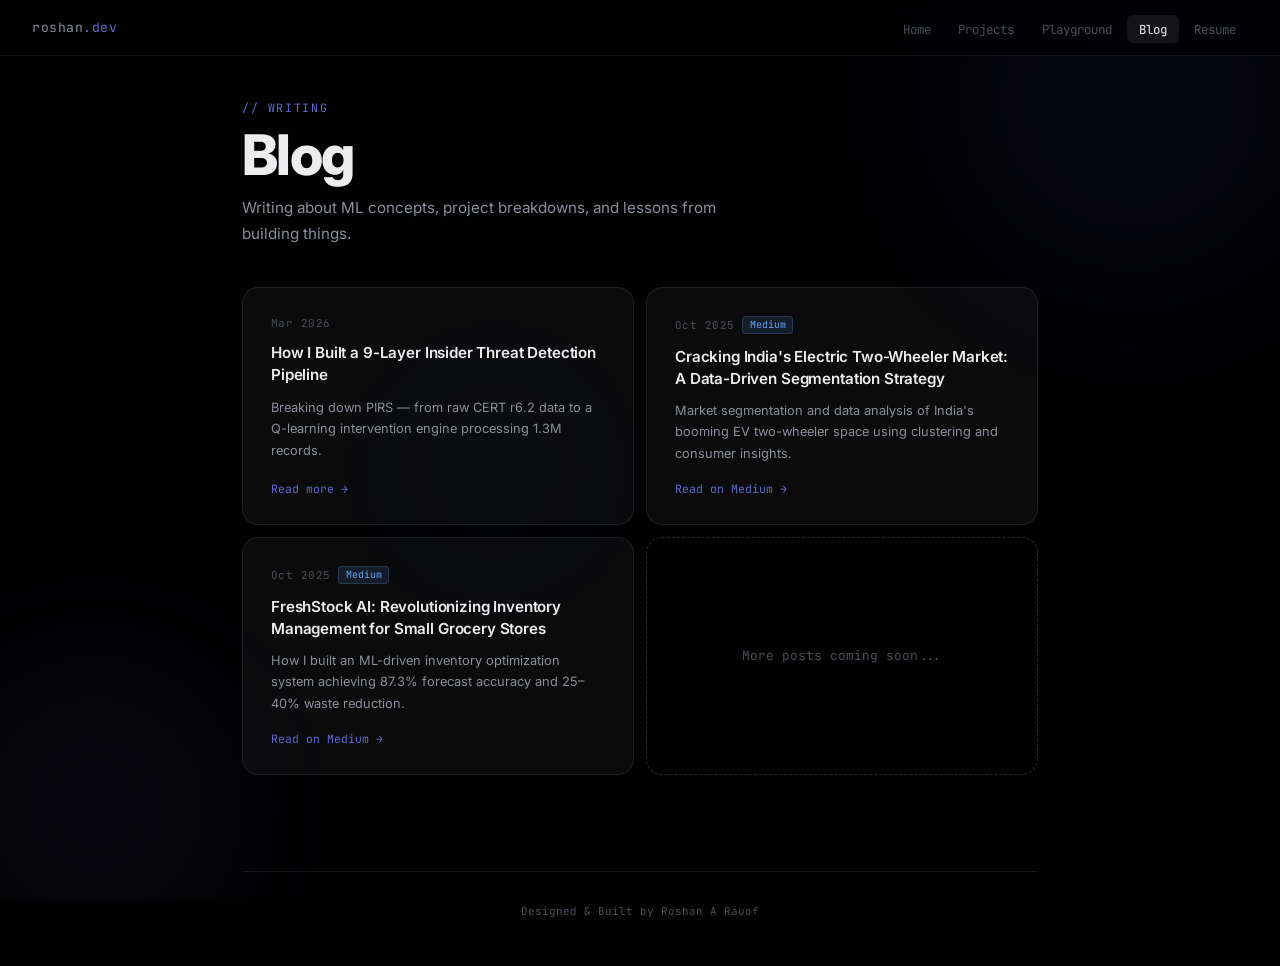
==== commit 8112a7eb: "v2 redesign: glassmorphism, animated blobs, top nav, bento grid Complete visual overhaul across all " ====
--- a/blog.html
+++ b/blog.html
@@ -4,122 +4,257 @@
   <meta charset="UTF-8">
   <meta name="viewport" content="width=device-width, initial-scale=1.0">
   <title>Blog — Roshan A Rauof</title>
+  <meta name="description" content="Writing about ML concepts, project breakdowns, and lessons from building things.">
   <link rel="icon" type="image/svg+xml" href="assets/images/favicon.svg">
-  <link href="https://fonts.googleapis.com/css2?family=Inter:wght@300;400;500;600;700&family=JetBrains+Mono:wght@400;500;600&display=swap" rel="stylesheet">
+  <link href="https://fonts.googleapis.com/css2?family=Inter:ital,opsz,wght@0,14..32,300;0,14..32,400;0,14..32,500;0,14..32,600;0,14..32,700;0,14..32,800;1,14..32,400&family=JetBrains+Mono:wght@400;500&display=swap" rel="stylesheet">
   <style>
-    :root{
-      --bg:#090912;--bg2:#0E0E1A;--bg3:#131320;--bg4:#1A1A2A;
-      --text:#EEEEF6;--text2:#7878A0;--text3:#46466A;
-      --accent:#7B6EF0;--accent-dim:rgba(123,110,240,0.10);--accent-glow:rgba(123,110,240,0.22);
-      --green:#4CD68A;--blue:#5AABFF;--purple:#A98EFC;--orange:#FF9A5C;
-      --border:#18182A;--border-light:#262640;
-      --mono:'JetBrains Mono',monospace;--sans:'Inter',sans-serif;
-    }
-    *{margin:0;padding:0;box-sizing:border-box}html{scroll-behavior:smooth}
-    body{font-family:var(--sans);background:var(--bg);color:var(--text);-webkit-font-smoothing:antialiased}
-    ::selection{background:var(--accent);color:#fff}
-    a{color:var(--blue);text-decoration:none;transition:color 0.25s}a:hover{color:var(--text)}
-    .container{max-width:820px;margin:0 auto;padding:0 2rem}
-
-    /* Floating nav */
-    .float-nav{position:fixed;bottom:1.5rem;left:50%;transform:translateX(-50%);display:flex;gap:0.15rem;padding:0.4rem;background:rgba(9,9,18,0.88);backdrop-filter:blur(20px);border:1px solid var(--border);border-radius:13px;z-index:100;font-family:var(--mono);font-size:0.68rem}
-    .float-nav a{color:var(--text3);padding:0.38rem 0.85rem;border-radius:9px;transition:all 0.25s;text-decoration:none;letter-spacing:0.02em}
-    .float-nav a:hover,.float-nav a.active{color:var(--text);background:var(--bg3);text-decoration:none}
-
-    /* Section label */
-    .section-line{display:flex;align-items:center;gap:1rem;margin-bottom:1.5rem}
-    .section-label{font-family:var(--mono);font-size:0.68rem;text-transform:uppercase;letter-spacing:0.18em;color:var(--text3);white-space:nowrap}
-    .section-line::after{content:'';flex:1;height:1px;background:var(--border)}
-
-    .page-header{padding-top:6rem;margin-bottom:0.5rem}
-    .page-desc{color:var(--text2);font-size:0.9rem;margin-bottom:2.5rem;max-width:580px;line-height:1.65}
+    :root {
+      --bg:          #020203;
+      --surface:     rgba(255,255,255,0.04);
+      --surface-h:   rgba(255,255,255,0.07);
+      --border:      rgba(255,255,255,0.08);
+      --border-h:    rgba(255,255,255,0.16);
+      --text:        #EDEDEF;
+      --text2:       #8A8F98;
+      --text3:       #4A4F58;
+      --accent:      #5E6AD2;
+      --accent-dim:  rgba(94,106,210,0.15);
+      --green:       #30D68A;
+      --blue:        #60A5FA;
+      --purple:      #A78BFA;
+      --orange:      #FB923C;
+      --mono: 'JetBrains Mono', monospace;
+      --sans: 'Inter', sans-serif;
+      --ease: cubic-bezier(0.16, 1, 0.3, 1);
+    }
+
+    *, *::before, *::after { margin:0; padding:0; box-sizing:border-box; }
+    html { scroll-behavior: smooth; }
+
+    body {
+      font-family: var(--sans);
+      background: var(--bg);
+      color: var(--text);
+      -webkit-font-smoothing: antialiased;
+      overflow-x: hidden;
+      min-height: 100vh;
+    }
+
+    ::selection { background: var(--accent); color: #fff; }
+    a { color: inherit; text-decoration: none; }
+
+    /* Blobs */
+    .blobs { position:fixed; inset:0; z-index:0; overflow:hidden; pointer-events:none; }
+    .blob { position:absolute; border-radius:50%; filter:blur(80px); opacity:0.10; animation:drift linear infinite; }
+    .blob-1 { width:500px; height:500px; background:radial-gradient(circle,#5E6AD2,transparent 70%); top:-150px; right:-100px; animation-duration:24s; }
+    .blob-2 { width:350px; height:350px; background:radial-gradient(circle,#A78BFA,transparent 70%); bottom:-80px; left:-80px; animation-duration:20s; animation-direction:reverse; }
+    .blob-3 { width:220px; height:220px; background:radial-gradient(circle,#60A5FA,transparent 70%); top:40%; left:30%; animation-duration:18s; opacity:0.06; }
+
+    @keyframes drift {
+      0%   { transform:translate(0,0) scale(1); }
+      33%  { transform:translate(40px,-30px) scale(1.05); }
+      66%  { transform:translate(-20px,40px) scale(0.97); }
+      100% { transform:translate(0,0) scale(1); }
+    }
+
+    /* Nav */
+    .nav {
+      position:fixed; top:0; left:0; right:0; z-index:100;
+      padding:0 2rem; height:56px;
+      display:flex; align-items:center; justify-content:space-between;
+      background:rgba(2,2,3,0.7); backdrop-filter:blur(20px);
+      border-bottom:1px solid var(--border);
+    }
+    .nav-logo { font-family:var(--mono); font-size:0.82rem; color:var(--text2); letter-spacing:0.04em; }
+    .nav-logo span { color:var(--accent); }
+    .nav-links { display:flex; gap:0.2rem; list-style:none; }
+    .nav-links a {
+      font-size:0.78rem; color:var(--text3); padding:0.35rem 0.75rem;
+      border-radius:6px; transition:all 0.2s; font-family:var(--mono);
+    }
+    .nav-links a:hover, .nav-links a.active { color:var(--text); background:var(--surface-h); }
+
+    /* Layout */
+    .page { position:relative; z-index:1; }
+    .container { max-width:860px; margin:0 auto; padding:0 2rem; }
+
+    /* Page header */
+    .page-header { padding-top:100px; padding-bottom:2.5rem; }
+    .eyebrow {
+      font-family:var(--mono); font-size:0.72rem; color:var(--accent);
+      letter-spacing:0.14em; text-transform:uppercase; margin-bottom:0.75rem;
+    }
+    .page-title {
+      font-size:clamp(2rem,5vw,3.5rem); font-weight:800;
+      letter-spacing:-0.03em; line-height:1; margin-bottom:0.75rem;
+    }
+    .page-desc { color:var(--text2); font-size:0.95rem; line-height:1.7; max-width:520px; }
 
     /* Blog grid */
-    .blog-grid{display:grid;grid-template-columns:1fr 1fr;gap:1rem}
-
-    .blog-card{
-      background:var(--bg2);border:1px solid var(--border);border-radius:14px;
-      padding:1.6rem;transition:all 0.3s cubic-bezier(0.4,0,0.2,1);
-      display:flex;flex-direction:column;text-decoration:none;color:inherit;
-      position:relative;overflow:hidden;
-    }
-    .blog-card::before{
-      content:'';position:absolute;top:0;left:0;right:0;height:1px;
-      background:linear-gradient(90deg,var(--accent),transparent);
-      opacity:0;transition:opacity 0.3s;
-    }
-    .blog-card:hover{
-      border-color:var(--border-light);transform:translateY(-3px);
-      box-shadow:0 10px 36px rgba(0,0,0,0.38);text-decoration:none;
-    }
-    .blog-card:hover::before{opacity:1}
-
-    .blog-date{font-family:var(--mono);font-size:0.68rem;color:var(--text3);margin-bottom:0.55rem;letter-spacing:0.04em}
-    .blog-title{font-size:0.98rem;font-weight:600;margin-bottom:0.45rem;color:var(--text);line-height:1.45;letter-spacing:-0.2px}
-    .blog-excerpt{color:var(--text2);font-size:0.8rem;line-height:1.65;flex-grow:1;margin-bottom:0.9rem}
-    .blog-read{font-family:var(--mono);font-size:0.72rem;color:var(--accent)}
-    .blog-read:hover{color:var(--purple)}
-
-    .blog-placeholder{
-      border-style:dashed;border-color:var(--border-light);
-      display:flex;align-items:center;justify-content:center;min-height:180px;
-    }
-    .blog-placeholder p{color:var(--text3);font-size:0.82rem;font-family:var(--mono)}
-
-    .footer{text-align:center;padding:2rem 0 4.5rem;font-size:0.68rem;color:var(--text3);font-family:var(--mono)}
-
-    @keyframes fadeIn{from{opacity:0;transform:translateY(12px)}to{opacity:1;transform:translateY(0)}}
-    .fade{animation:fadeIn 0.5s ease forwards}
-    .fade-d1{animation-delay:0.1s;opacity:0}
-    .fade-d2{animation-delay:0.2s;opacity:0}
-
-    @media(max-width:640px){.blog-grid{grid-template-columns:1fr}}
+    .blog-grid {
+      display:grid;
+      grid-template-columns:1fr 1fr;
+      gap:0.75rem;
+      padding-bottom:6rem;
+    }
+
+    .blog-card {
+      background:var(--surface);
+      border:1px solid var(--border);
+      border-radius:16px;
+      padding:1.75rem;
+      display:flex; flex-direction:column;
+      transition:border-color 0.25s, background 0.25s, transform 0.3s var(--ease), box-shadow 0.3s var(--ease);
+      position:relative; overflow:hidden;
+      cursor:pointer;
+    }
+    .blog-card::before {
+      content:''; position:absolute; top:0; left:0; right:0; height:1px;
+      background:linear-gradient(90deg, var(--accent), transparent 60%);
+      opacity:0; transition:opacity 0.3s;
+    }
+    .blog-card:hover {
+      border-color:var(--border-h);
+      background:var(--surface-h);
+      transform:translateY(-3px);
+      box-shadow:0 12px 40px rgba(0,0,0,0.4);
+    }
+    .blog-card:hover::before { opacity:1; }
+
+    .blog-meta {
+      display:flex; align-items:center; gap:0.5rem;
+      margin-bottom:0.75rem;
+    }
+    .blog-date {
+      font-family:var(--mono); font-size:0.68rem; color:var(--text3); letter-spacing:0.04em;
+    }
+    .blog-source {
+      font-family:var(--mono); font-size:0.62rem;
+      padding:0.1rem 0.4rem;
+      background:rgba(96,165,250,0.12);
+      border:1px solid rgba(96,165,250,0.2);
+      border-radius:4px; color:var(--blue);
+    }
+
+    .blog-title {
+      font-size:0.95rem; font-weight:600; letter-spacing:-0.01em;
+      line-height:1.45; color:var(--text); margin-bottom:0.6rem;
+      flex-grow:1;
+    }
+
+    .blog-excerpt {
+      color:var(--text2); font-size:0.8rem; line-height:1.7;
+      margin-bottom:1rem; flex-grow:2;
+    }
+
+    .blog-read {
+      font-family:var(--mono); font-size:0.72rem; color:var(--accent);
+      margin-top:auto; transition:color 0.2s;
+    }
+    .blog-card:hover .blog-read { color:var(--purple); }
+
+    /* Placeholder */
+    .blog-placeholder {
+      border:1px dashed var(--border-h);
+      background:transparent;
+      display:flex; align-items:center; justify-content:center;
+      min-height:180px;
+    }
+    .blog-placeholder:hover { transform:none; box-shadow:none; border-color:var(--border-h); background:transparent; }
+    .blog-placeholder::before { display:none; }
+    .blog-placeholder p { color:var(--text3); font-size:0.8rem; font-family:var(--mono); }
+
+    /* Animations */
+    @keyframes slideUp {
+      from { opacity:0; transform:translateY(16px); }
+      to   { opacity:1; transform:translateY(0); }
+    }
+    .s0 { opacity:0; animation:slideUp 0.6s var(--ease) 0.05s forwards; }
+    .s1 { opacity:0; animation:slideUp 0.6s var(--ease) 0.15s forwards; }
+    .s2 { opacity:0; animation:slideUp 0.6s var(--ease) 0.25s forwards; }
+    .s3 { opacity:0; animation:slideUp 0.6s var(--ease) 0.35s forwards; }
+    .s4 { opacity:0; animation:slideUp 0.6s var(--ease) 0.45s forwards; }
+
+    /* Footer */
+    .footer {
+      text-align:center; padding:2rem 0 3rem;
+      font-family:var(--mono); font-size:0.68rem; color:var(--text3);
+      border-top:1px solid var(--border);
+    }
+
+    @media(max-width:600px) {
+      .blog-grid { grid-template-columns:1fr; }
+      .nav-links { display:none; }
+    }
   </style>
 </head>
 <body>
 
-<nav class="float-nav">
-  <a href="index.html">Home</a>
-  <a href="projects.html">Projects</a>
-  <a href="playground.html">Playground</a>
-  <a href="blog.html" class="active">Blog</a>
-  <a href="assets/Roshan_A_Rauof_Resume.pdf" target="_blank">Resume</a>
+<div class="blobs">
+  <div class="blob blob-1"></div>
+  <div class="blob blob-2"></div>
+  <div class="blob blob-3"></div>
+</div>
+
+<nav class="nav">
+  <a href="index.html" class="nav-logo">roshan<span>.dev</span></a>
+  <ul class="nav-links">
+    <li><a href="index.html">Home</a></li>
+    <li><a href="projects.html">Projects</a></li>
+    <li><a href="playground.html">Playground</a></li>
+    <li><a href="blog.html" class="active">Blog</a></li>
+    <li><a href="assets/Roshan_A_Rauof_Resume.pdf" target="_blank">Resume</a></li>
+  </ul>
 </nav>
 
-<div class="container">
-  <div class="page-header fade">
-    <div class="section-line"><span class="section-label">Blog</span></div>
+<div class="page">
+  <div class="container">
+
+    <header class="page-header">
+      <p class="eyebrow s0">// writing</p>
+      <h1 class="page-title s1">Blog</h1>
+      <p class="page-desc s2">Writing about ML concepts, project breakdowns, and lessons from building things.</p>
+    </header>
+
+    <div class="blog-grid">
+
+      <a href="blog/insider-threat-detection.html" class="blog-card s3">
+        <div class="blog-meta">
+          <span class="blog-date">Mar 2026</span>
+        </div>
+        <h3 class="blog-title">How I Built a 9-Layer Insider Threat Detection Pipeline</h3>
+        <p class="blog-excerpt">Breaking down PIRS — from raw CERT r6.2 data to a Q-learning intervention engine processing 1.3M records.</p>
+        <span class="blog-read">Read more →</span>
+      </a>
+
+      <a href="https://medium.com/@rosh003/cracking-indias-electric-two-wheeler-market-a-data-driven-segmentation-strategy-3eb66a46fe8b" target="_blank" class="blog-card s3">
+        <div class="blog-meta">
+          <span class="blog-date">Oct 2025</span>
+          <span class="blog-source">Medium</span>
+        </div>
+        <h3 class="blog-title">Cracking India's Electric Two-Wheeler Market: A Data-Driven Segmentation Strategy</h3>
+        <p class="blog-excerpt">Market segmentation and data analysis of India's booming EV two-wheeler space using clustering and consumer insights.</p>
+        <span class="blog-read">Read on Medium →</span>
+      </a>
+
+      <a href="https://medium.com/@rosh003/freshstock-ai-revolutionizing-inventory-management-for-small-grocery-stores-a52eff64420a" target="_blank" class="blog-card s4">
+        <div class="blog-meta">
+          <span class="blog-date">Oct 2025</span>
+          <span class="blog-source">Medium</span>
+        </div>
+        <h3 class="blog-title">FreshStock AI: Revolutionizing Inventory Management for Small Grocery Stores</h3>
+        <p class="blog-excerpt">How I built an ML-driven inventory optimization system achieving 87.3% forecast accuracy and 25–40% waste reduction.</p>
+        <span class="blog-read">Read on Medium →</span>
+      </a>
+
+      <div class="blog-card blog-placeholder s4">
+        <p>More posts coming soon...</p>
+      </div>
+
+    </div>
+
+    <footer class="footer">Designed &amp; Built by Roshan A Rauof</footer>
   </div>
-  <p class="page-desc fade fade-d1">Writing about ML concepts, project breakdowns, and lessons from building things.</p>
-
-  <div class="blog-grid">
-    <a href="blog/insider-threat-detection.html" class="blog-card fade fade-d1">
-      <span class="blog-date">Mar 2026</span>
-      <h3 class="blog-title">How I Built a 9-Layer Insider Threat Detection Pipeline</h3>
-      <p class="blog-excerpt">Breaking down PIRS — from raw CERT r6.2 data to a Q-learning intervention engine processing 1.3M records.</p>
-      <span class="blog-read">Read more →</span>
-    </a>
-
-    <a href="https://medium.com/@rosh003/cracking-indias-electric-two-wheeler-market-a-data-driven-segmentation-strategy-3eb66a46fe8b" target="_blank" class="blog-card fade fade-d1">
-      <span class="blog-date">Oct 2025 · Medium</span>
-      <h3 class="blog-title">Cracking India's Electric Two-Wheeler Market: A Data-Driven Segmentation Strategy</h3>
-      <p class="blog-excerpt">Market segmentation and data analysis of India's booming EV two-wheeler space using clustering and consumer insights.</p>
-      <span class="blog-read">Read on Medium →</span>
-    </a>
-
-    <a href="https://medium.com/@rosh003/freshstock-ai-revolutionizing-inventory-management-for-small-grocery-stores-a52eff64420a" target="_blank" class="blog-card fade fade-d2">
-      <span class="blog-date">Oct 2025 · Medium</span>
-      <h3 class="blog-title">FreshStock AI: Revolutionizing Inventory Management for Small Grocery Stores</h3>
-      <p class="blog-excerpt">How I built an ML-driven inventory optimization system achieving 87.3% forecast accuracy and 25–40% waste reduction.</p>
-      <span class="blog-read">Read on Medium →</span>
-    </a>
-
-    <div class="blog-card blog-placeholder fade fade-d2">
-      <p>More posts coming soon...</p>
-    </div>
-  </div>
-
-  <footer class="footer">Designed &amp; Built by Roshan A Rauof</footer>
 </div>
 
 </body>
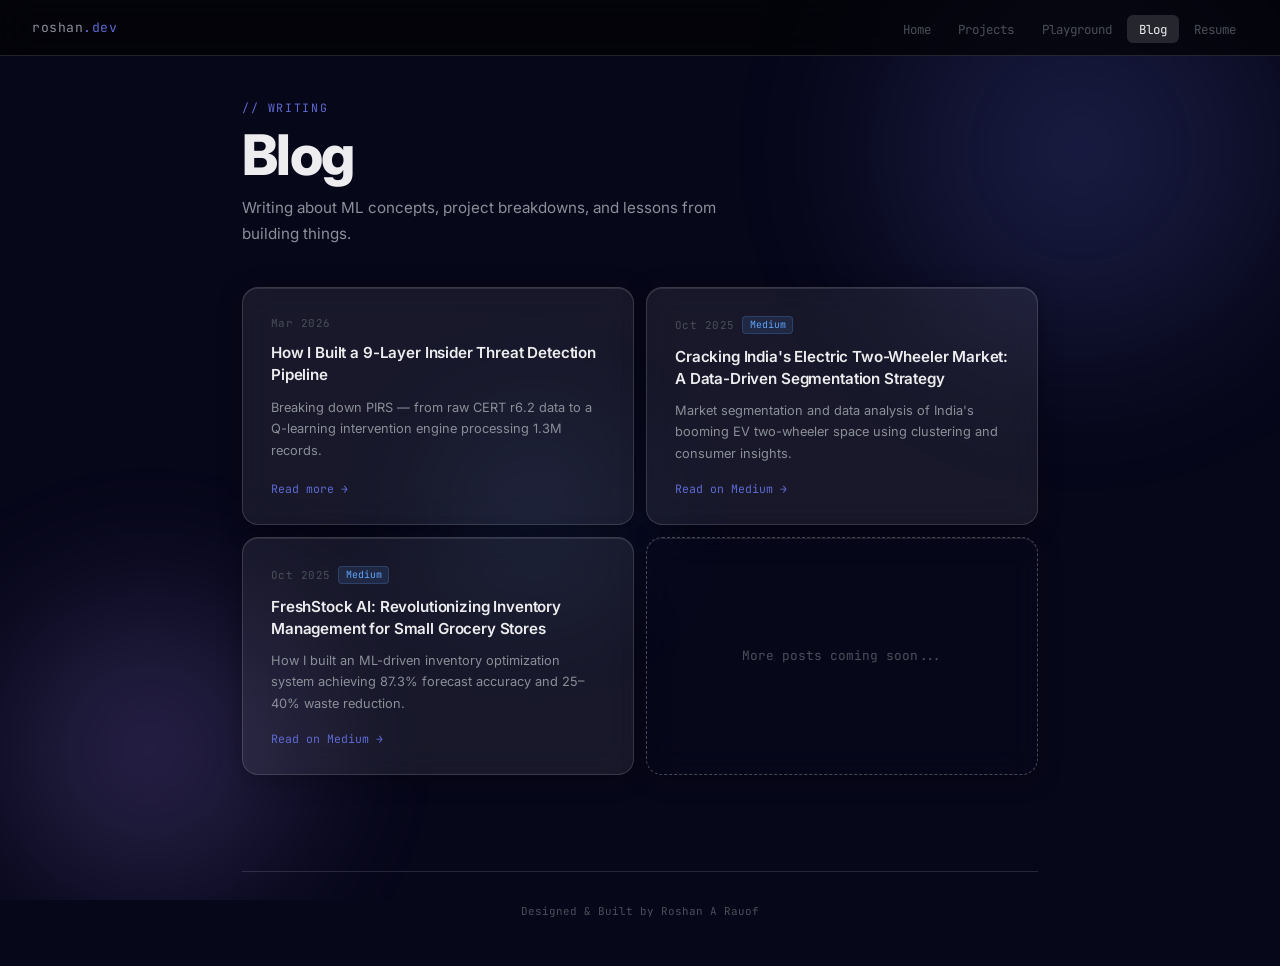
==== commit 559c68b6: "Increase glass visibility and ambient light (+4/10 brightness) - bg: #020203 → #07071a (dark navy gi" ====
--- a/blog.html
+++ b/blog.html
@@ -9,11 +9,11 @@
   <link href="https://fonts.googleapis.com/css2?family=Inter:ital,opsz,wght@0,14..32,300;0,14..32,400;0,14..32,500;0,14..32,600;0,14..32,700;0,14..32,800;1,14..32,400&family=JetBrains+Mono:wght@400;500&display=swap" rel="stylesheet">
   <style>
     :root {
-      --bg:          #020203;
-      --surface:     rgba(255,255,255,0.04);
-      --surface-h:   rgba(255,255,255,0.07);
-      --border:      rgba(255,255,255,0.08);
-      --border-h:    rgba(255,255,255,0.16);
+      --bg:          #07071a;
+      --surface:     rgba(255,255,255,0.08);
+      --surface-h:   rgba(255,255,255,0.13);
+      --border:      rgba(255,255,255,0.13);
+      --border-h:    rgba(255,255,255,0.26);
       --text:        #EDEDEF;
       --text2:       #8A8F98;
       --text3:       #4A4F58;
@@ -45,10 +45,10 @@
 
     /* Blobs */
     .blobs { position:fixed; inset:0; z-index:0; overflow:hidden; pointer-events:none; }
-    .blob { position:absolute; border-radius:50%; filter:blur(80px); opacity:0.10; animation:drift linear infinite; }
-    .blob-1 { width:500px; height:500px; background:radial-gradient(circle,#5E6AD2,transparent 70%); top:-150px; right:-100px; animation-duration:24s; }
-    .blob-2 { width:350px; height:350px; background:radial-gradient(circle,#A78BFA,transparent 70%); bottom:-80px; left:-80px; animation-duration:20s; animation-direction:reverse; }
-    .blob-3 { width:220px; height:220px; background:radial-gradient(circle,#60A5FA,transparent 70%); top:40%; left:30%; animation-duration:18s; opacity:0.06; }
+    .blob { position:absolute; border-radius:50%; filter:blur(60px); opacity:0.26; animation:drift linear infinite; }
+    .blob-1 { width:620px; height:620px; background:radial-gradient(circle,#5E6AD2,transparent 65%); top:-160px; right:-110px; animation-duration:24s; }
+    .blob-2 { width:480px; height:480px; background:radial-gradient(circle,#A78BFA,transparent 65%); bottom:-90px; left:-90px; animation-duration:20s; animation-direction:reverse; }
+    .blob-3 { width:300px; height:300px; background:radial-gradient(circle,#60A5FA,transparent 65%); top:40%; left:30%; animation-duration:18s; opacity:0.14; }
 
     @keyframes drift {
       0%   { transform:translate(0,0) scale(1); }
@@ -99,14 +99,16 @@
     }
 
     .blog-card {
-      background:var(--surface);
-      border:1px solid var(--border);
+      background: rgba(255,255,255,0.07);
+      border: 1px solid rgba(255,255,255,0.14);
       border-radius:16px;
       padding:1.75rem;
       display:flex; flex-direction:column;
       transition:border-color 0.25s, background 0.25s, transform 0.3s var(--ease), box-shadow 0.3s var(--ease);
       position:relative; overflow:hidden;
       cursor:pointer;
+      backdrop-filter: blur(16px);
+      box-shadow: 0 4px 24px rgba(0,0,0,0.3), inset 0 1px 0 rgba(255,255,255,0.10);
     }
     .blog-card::before {
       content:''; position:absolute; top:0; left:0; right:0; height:1px;
@@ -114,10 +116,10 @@
       opacity:0; transition:opacity 0.3s;
     }
     .blog-card:hover {
-      border-color:var(--border-h);
-      background:var(--surface-h);
-      transform:translateY(-3px);
-      box-shadow:0 12px 40px rgba(0,0,0,0.4);
+      border-color: rgba(255,255,255,0.28);
+      background: rgba(255,255,255,0.10);
+      transform:translateY(-4px);
+      box-shadow: 0 16px 48px rgba(0,0,0,0.5), inset 0 1px 0 rgba(255,255,255,0.14);
     }
     .blog-card:hover::before { opacity:1; }
 
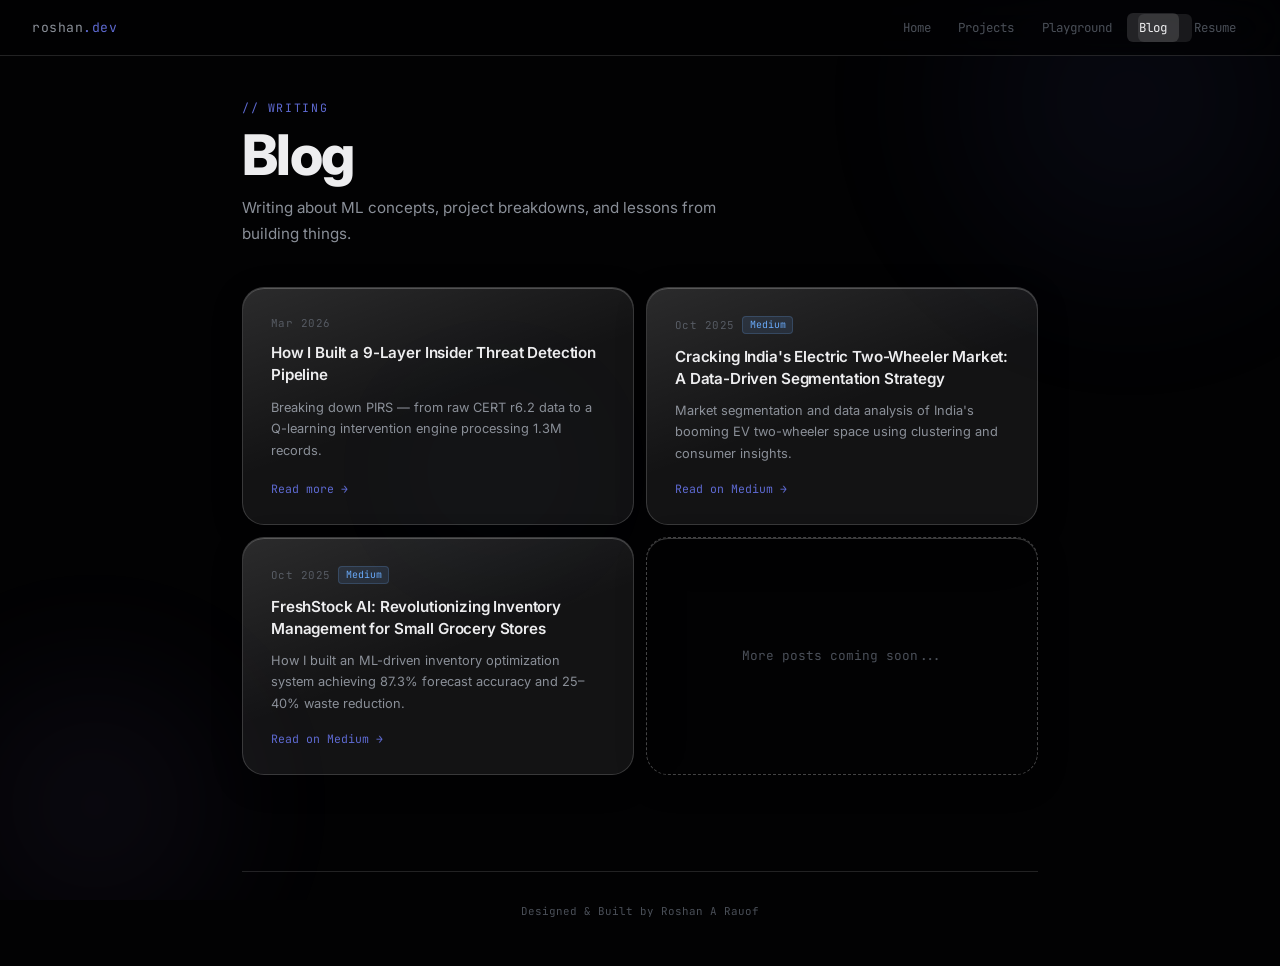
==== commit 83def0a9: "Fix playground bg" ====
--- a/blog.html
+++ b/blog.html
@@ -2,6 +2,7 @@
 <html lang="en">
 <head>
   <meta charset="UTF-8">
+  <script>document.documentElement.dataset.navDir=sessionStorage.getItem('navDir')||'forward'</script>
   <meta name="viewport" content="width=device-width, initial-scale=1.0">
   <title>Blog — Roshan A Rauof</title>
   <meta name="description" content="Writing about ML concepts, project breakdowns, and lessons from building things.">
@@ -9,7 +10,7 @@
   <link href="https://fonts.googleapis.com/css2?family=Inter:ital,opsz,wght@0,14..32,300;0,14..32,400;0,14..32,500;0,14..32,600;0,14..32,700;0,14..32,800;1,14..32,400&family=JetBrains+Mono:wght@400;500&display=swap" rel="stylesheet">
   <style>
     :root {
-      --bg:          #07071a;
+      --bg:          #020203;
       --surface:     rgba(255,255,255,0.08);
       --surface-h:   rgba(255,255,255,0.13);
       --border:      rgba(255,255,255,0.13);
@@ -45,10 +46,10 @@
 
     /* Blobs */
     .blobs { position:fixed; inset:0; z-index:0; overflow:hidden; pointer-events:none; }
-    .blob { position:absolute; border-radius:50%; filter:blur(60px); opacity:0.26; animation:drift linear infinite; }
-    .blob-1 { width:620px; height:620px; background:radial-gradient(circle,#5E6AD2,transparent 65%); top:-160px; right:-110px; animation-duration:24s; }
-    .blob-2 { width:480px; height:480px; background:radial-gradient(circle,#A78BFA,transparent 65%); bottom:-90px; left:-90px; animation-duration:20s; animation-direction:reverse; }
-    .blob-3 { width:300px; height:300px; background:radial-gradient(circle,#60A5FA,transparent 65%); top:40%; left:30%; animation-duration:18s; opacity:0.14; }
+    .blob { position:absolute; border-radius:50%; filter:blur(80px); opacity:0.10; animation:drift linear infinite; }
+    .blob-1 { width:500px; height:500px; background:radial-gradient(circle,#5E6AD2,transparent 70%); top:-150px; right:-100px; animation-duration:24s; }
+    .blob-2 { width:350px; height:350px; background:radial-gradient(circle,#A78BFA,transparent 70%); bottom:-80px; left:-80px; animation-duration:20s; animation-direction:reverse; }
+    .blob-3 { width:220px; height:220px; background:radial-gradient(circle,#60A5FA,transparent 70%); top:40%; left:30%; animation-duration:18s; opacity:0.06; }
 
     @keyframes drift {
       0%   { transform:translate(0,0) scale(1); }
@@ -100,28 +101,33 @@
 
     .blog-card {
       background: rgba(255,255,255,0.07);
-      border: 1px solid rgba(255,255,255,0.14);
-      border-radius:16px;
+      border: 1px solid rgba(255,255,255,0.16);
+      border-radius: 22px;
       padding:1.75rem;
       display:flex; flex-direction:column;
-      transition:border-color 0.25s, background 0.25s, transform 0.3s var(--ease), box-shadow 0.3s var(--ease);
+      transition:border-color 0.25s, transform 0.3s var(--ease), box-shadow 0.3s var(--ease);
       position:relative; overflow:hidden;
       cursor:pointer;
-      backdrop-filter: blur(16px);
-      box-shadow: 0 4px 24px rgba(0,0,0,0.3), inset 0 1px 0 rgba(255,255,255,0.10);
+      backdrop-filter: blur(24px) saturate(180%);
+      -webkit-backdrop-filter: blur(24px) saturate(180%);
+      box-shadow:
+        0 8px 32px rgba(0,0,0,0.20),
+        inset 0 1px 0 rgba(255,255,255,0.22),
+        inset 0 -1px 0 rgba(0,0,0,0.08);
     }
     .blog-card::before {
-      content:''; position:absolute; top:0; left:0; right:0; height:1px;
-      background:linear-gradient(90deg, var(--accent), transparent 60%);
-      opacity:0; transition:opacity 0.3s;
+      content:''; position:absolute; inset:0; border-radius:inherit;
+      background:linear-gradient(160deg, rgba(255,255,255,0.10) 0%, transparent 50%);
+      pointer-events:none;
     }
     .blog-card:hover {
-      border-color: rgba(255,255,255,0.28);
-      background: rgba(255,255,255,0.10);
+      border-color: rgba(255,255,255,0.30);
       transform:translateY(-4px);
-      box-shadow: 0 16px 48px rgba(0,0,0,0.5), inset 0 1px 0 rgba(255,255,255,0.14);
-    }
-    .blog-card:hover::before { opacity:1; }
+      box-shadow:
+        0 20px 50px rgba(0,0,0,0.35),
+        inset 0 1px 0 rgba(255,255,255,0.28),
+        inset 0 -1px 0 rgba(0,0,0,0.08);
+    }
 
     .blog-meta {
       display:flex; align-items:center; gap:0.5rem;
@@ -184,6 +190,33 @@
       border-top:1px solid var(--border);
     }
 
+    /* === VIEW TRANSITIONS === */
+    @view-transition { navigation: auto; }
+    .page { view-transition-name: page-content; }
+    .nav  { view-transition-name: nav-bar; }
+
+    @keyframes vtInR  { from { opacity:0; transform:translateX(48px); }  to { opacity:1; transform:none; } }
+    @keyframes vtOutL { from { opacity:1; transform:none; }  to { opacity:0; transform:translateX(-48px); } }
+    @keyframes vtInL  { from { opacity:0; transform:translateX(-48px); } to { opacity:1; transform:none; } }
+    @keyframes vtOutR { from { opacity:1; transform:none; }  to { opacity:0; transform:translateX(48px); } }
+
+    :root[data-nav-dir="forward"]::view-transition-new(page-content) { animation:.4s cubic-bezier(.16,1,.3,1) both vtInR; }
+    :root[data-nav-dir="forward"]::view-transition-old(page-content) { animation:.4s cubic-bezier(.16,1,.3,1) both vtOutL; }
+    :root[data-nav-dir="back"]::view-transition-new(page-content)    { animation:.4s cubic-bezier(.16,1,.3,1) both vtInL; }
+    :root[data-nav-dir="back"]::view-transition-old(page-content)    { animation:.4s cubic-bezier(.16,1,.3,1) both vtOutR; }
+
+    ::view-transition-new(nav-bar), ::view-transition-old(nav-bar) { animation:none; mix-blend-mode:normal; }
+
+    /* === NAV PILL === */
+    .nav-links { position:relative; }
+    .nav-pill {
+      position:absolute; top:50%; transform:translateY(-50%);
+      background:rgba(255,255,255,0.09); border-radius:6px;
+      pointer-events:none; opacity:0; height:28px;
+      transition: left .35s cubic-bezier(.16,1,.3,1), width .35s cubic-bezier(.16,1,.3,1), opacity .2s;
+    }
+    .nav-pill.ready { opacity:1; }
+
     @media(max-width:600px) {
       .blog-grid { grid-template-columns:1fr; }
       .nav-links { display:none; }
@@ -200,13 +233,14 @@
 
 <nav class="nav">
   <a href="index.html" class="nav-logo">roshan<span>.dev</span></a>
-  <ul class="nav-links">
-    <li><a href="index.html">Home</a></li>
-    <li><a href="projects.html">Projects</a></li>
-    <li><a href="playground.html">Playground</a></li>
-    <li><a href="blog.html" class="active">Blog</a></li>
-    <li><a href="assets/Roshan_A_Rauof_Resume.pdf" target="_blank">Resume</a></li>
-  </ul>
+  <div class="nav-links">
+    <div class="nav-pill"></div>
+    <a href="index.html">Home</a>
+    <a href="projects.html">Projects</a>
+    <a href="playground.html">Playground</a>
+    <a href="blog.html" class="active">Blog</a>
+    <a href="assets/Roshan_A_Rauof_Resume.pdf" target="_blank">Resume</a>
+  </div>
 </nav>
 
 <div class="page">
@@ -259,5 +293,18 @@
   </div>
 </div>
 
+<script>
+(function(){
+  const TABS=['index.html','projects.html','playground.html','blog.html'];
+  function curPage(){ const p=location.pathname; return TABS.find(t=>p.endsWith(t))||'index.html'; }
+  const dir=sessionStorage.getItem('navDir')||'forward';
+  document.documentElement.setAttribute('data-nav-dir',dir);
+  const pill=document.querySelector('.nav-pill'), activeA=document.querySelector('.nav-links a.active');
+  function movePill(a){ if(!pill||!a) return; const ar=a.getBoundingClientRect(),pr=pill.parentElement.getBoundingClientRect(); pill.style.left=(ar.left-pr.left)+'px'; pill.style.width=ar.width+'px'; pill.classList.add('ready'); }
+  requestAnimationFrame(()=>{ if(activeA) movePill(activeA); });
+  document.querySelectorAll('.nav-links a').forEach(a=>{ a.addEventListener('mouseenter',()=>movePill(a)); a.addEventListener('mouseleave',()=>{ if(activeA) movePill(activeA); }); });
+  document.querySelectorAll('.nav-links a').forEach(a=>{ a.addEventListener('click',()=>{ const href=a.getAttribute('href')||''; if(href.startsWith('http')||href.startsWith('#')) return; const ci=TABS.indexOf(curPage()),ti=TABS.findIndex(t=>href.includes(t)); if(ti>=0&&ti!==ci) sessionStorage.setItem('navDir',ti>ci?'forward':'back'); }); });
+})();
+</script>
 </body>
 </html>
